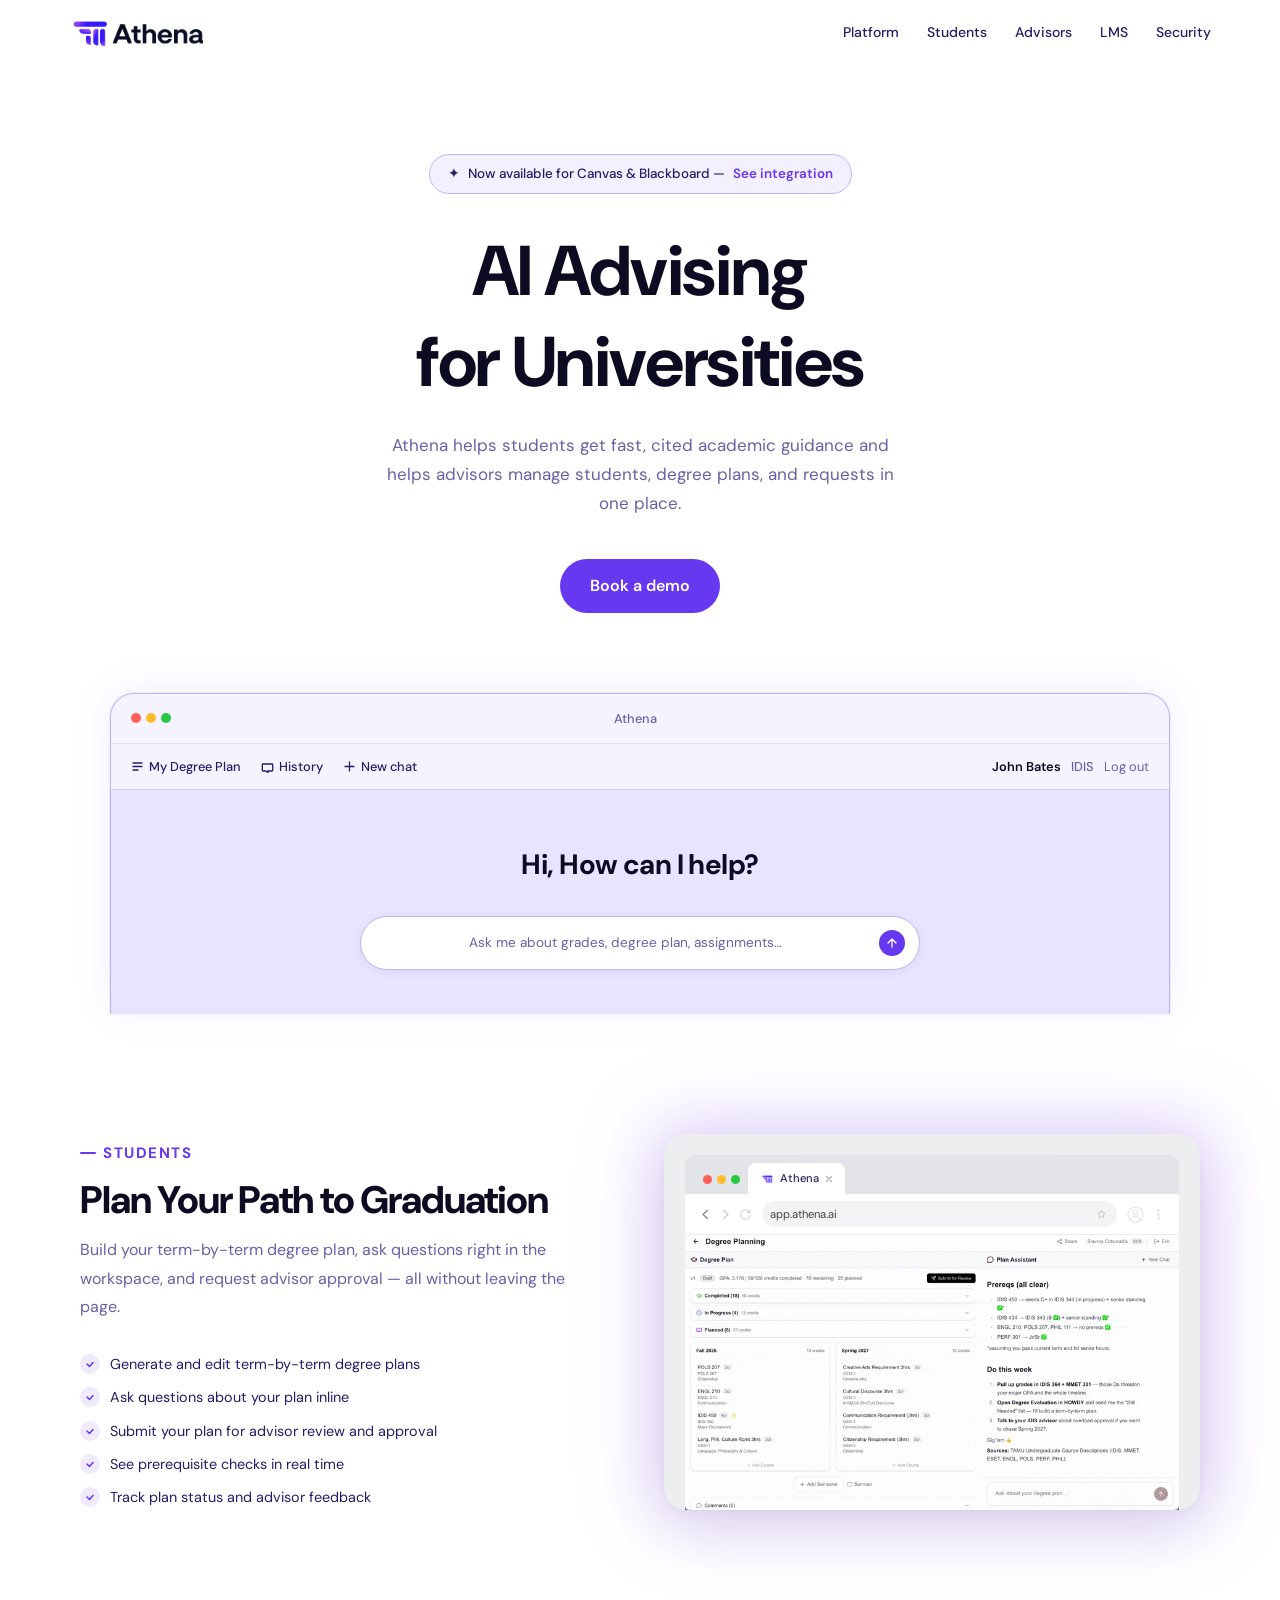
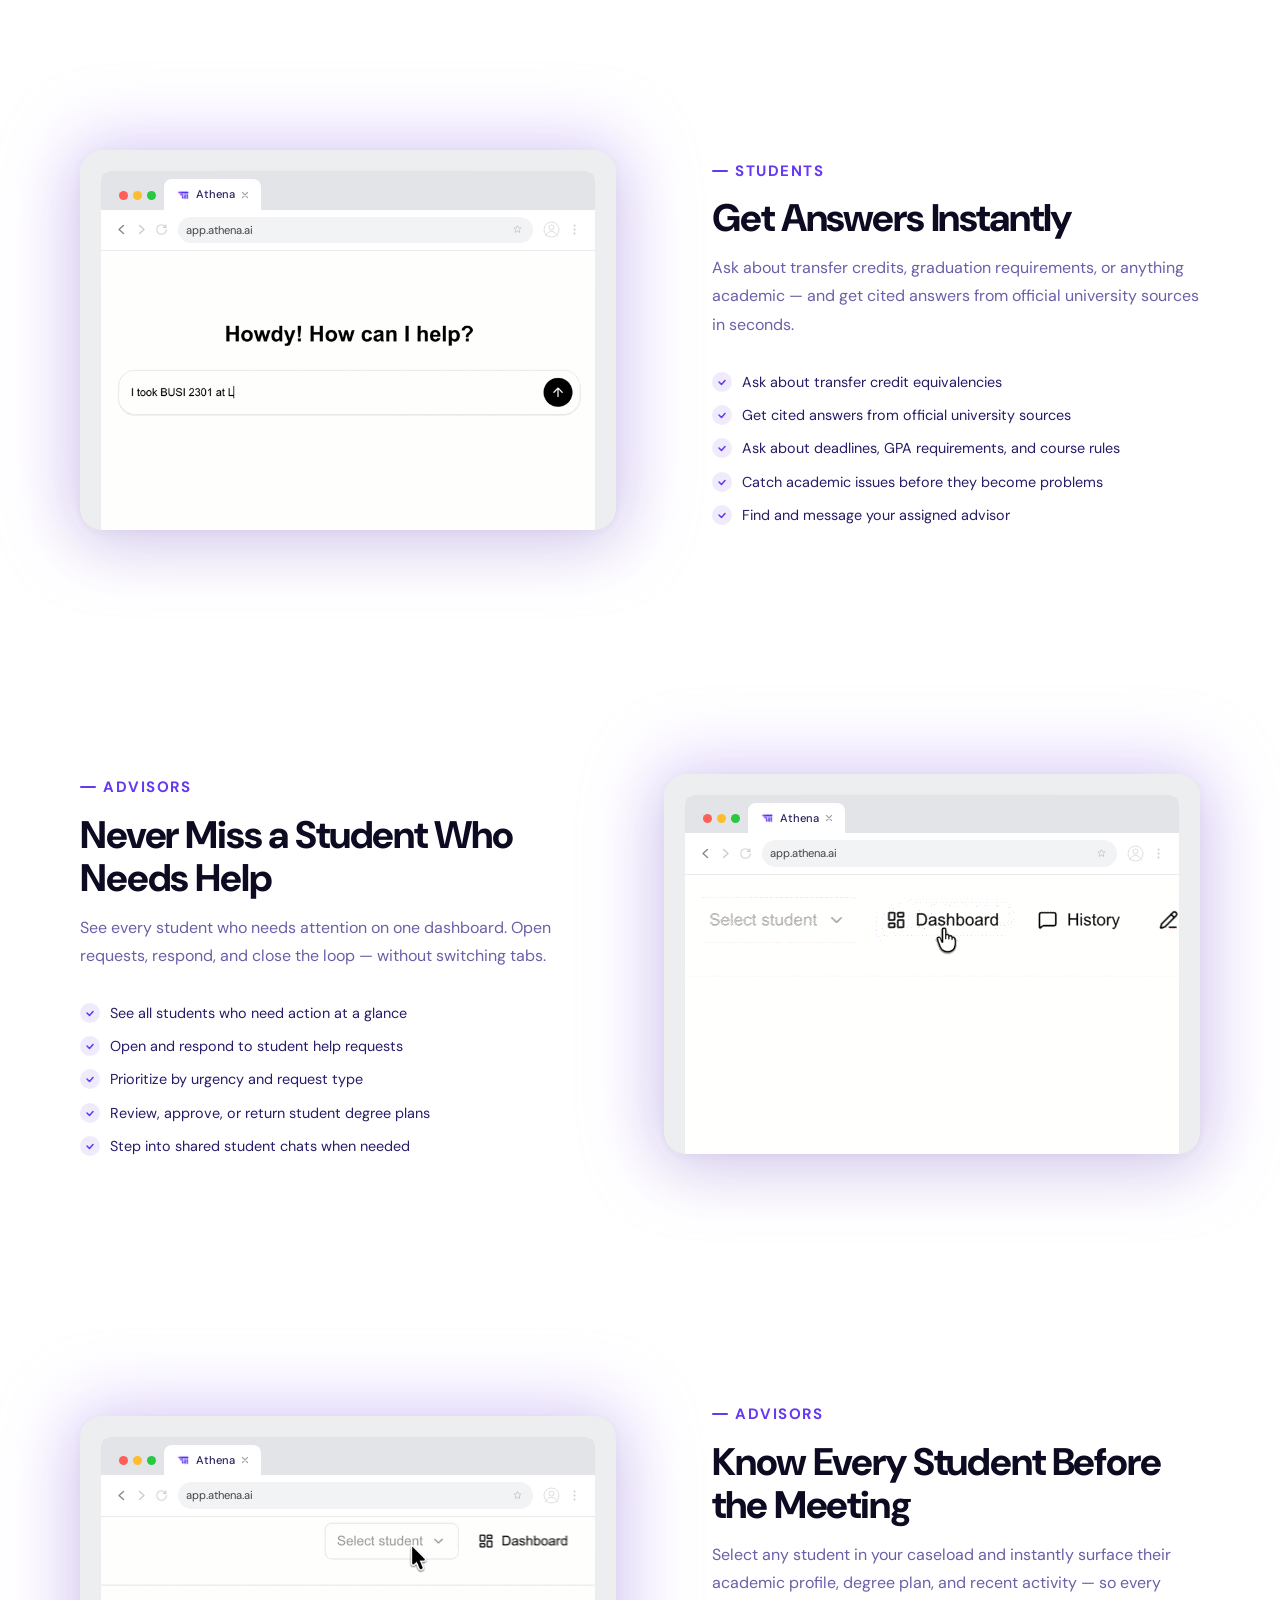
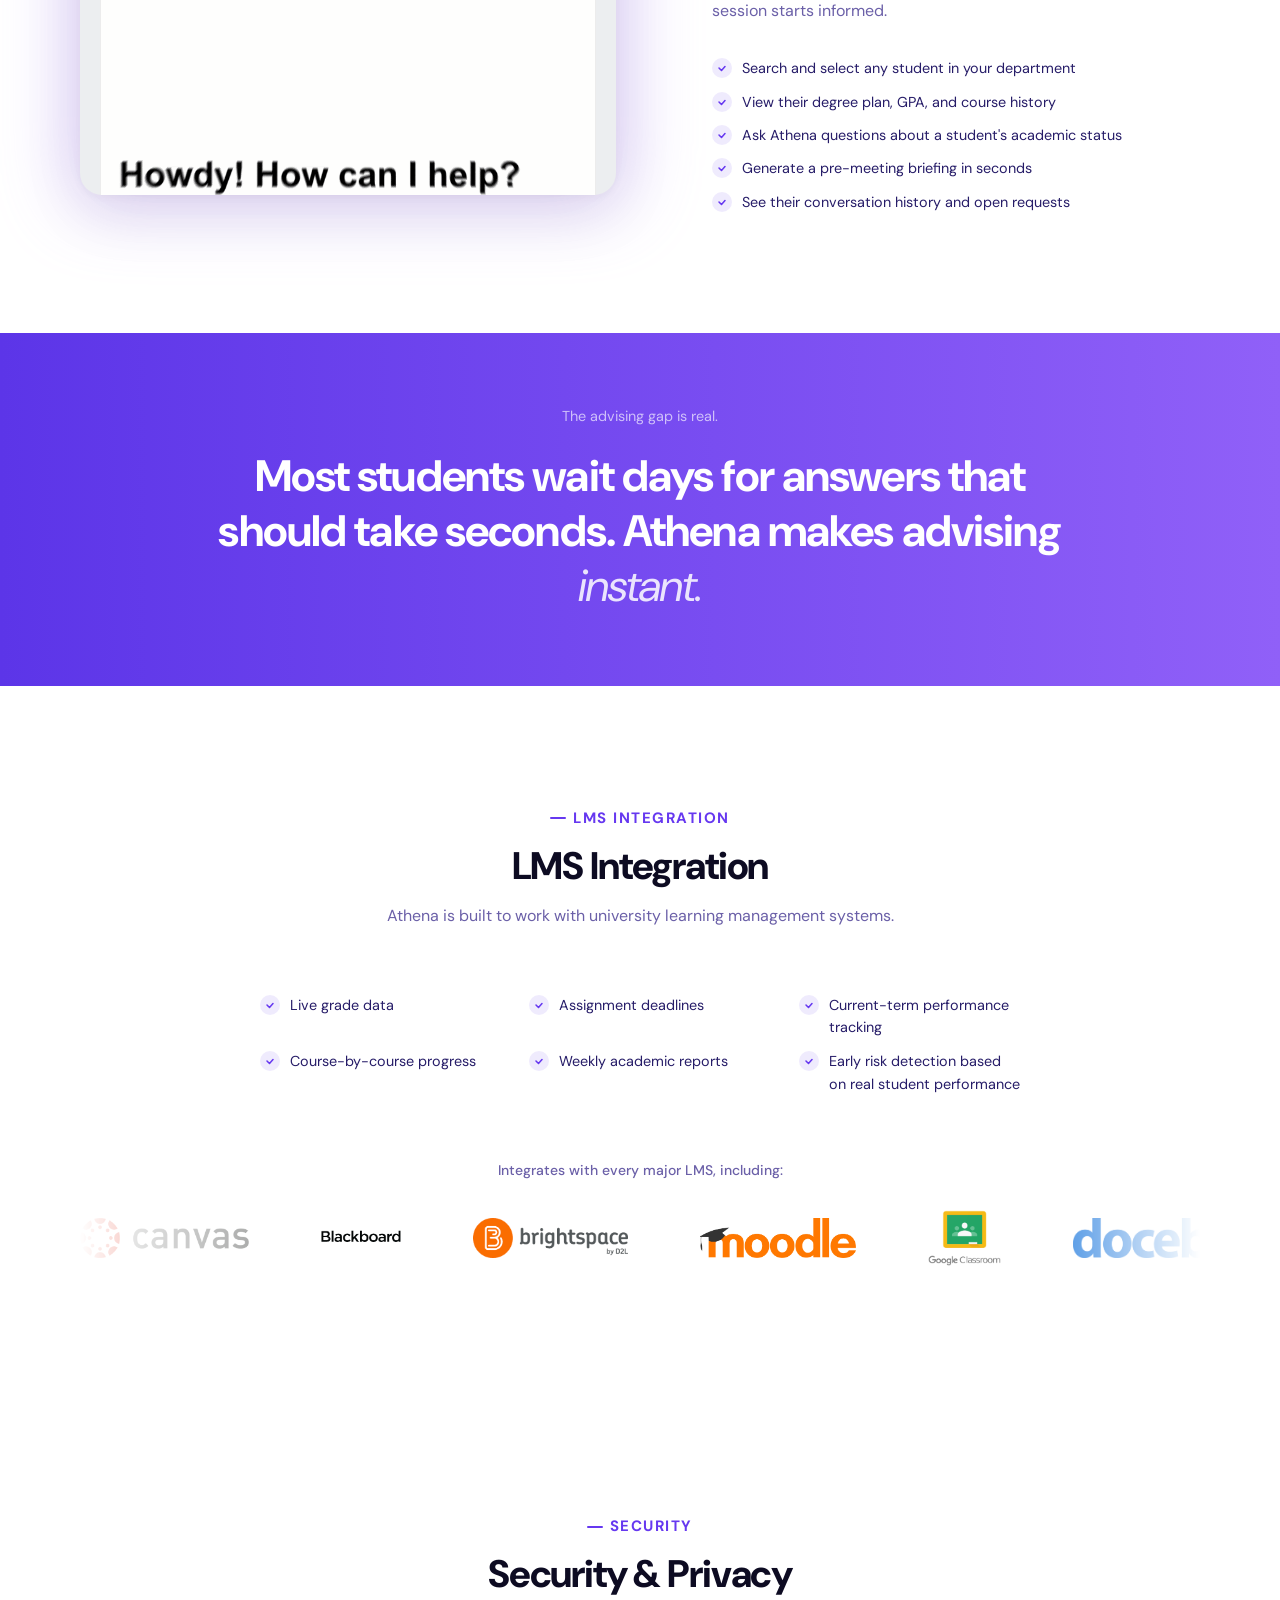
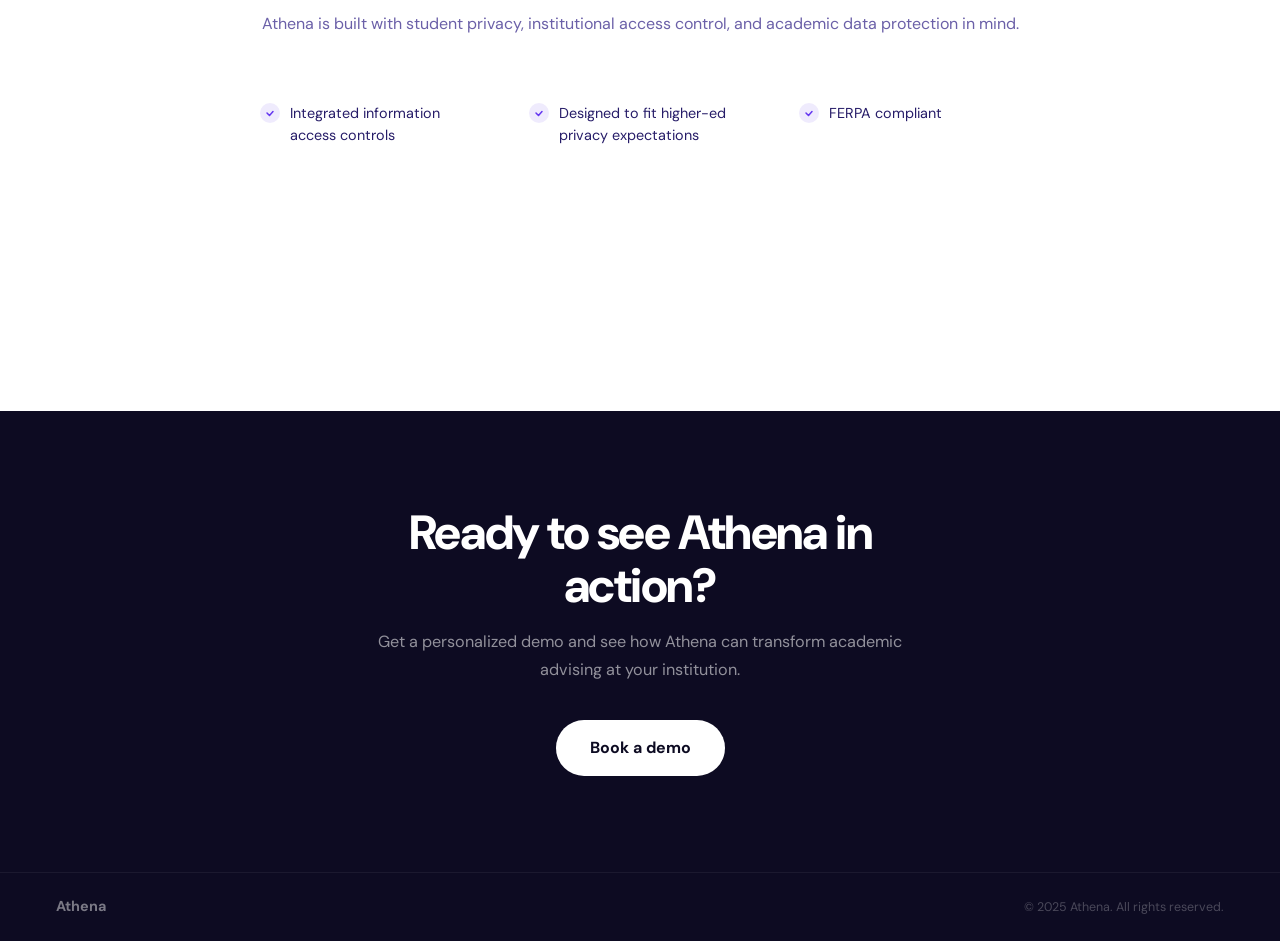
==== index.html @ 6ffb2c81 "Initial commit" ====
<!DOCTYPE html>
<html lang="en">
<head>
  <meta charset="UTF-8">
  <meta name="viewport" content="width=device-width, initial-scale=1.0">
  <meta name="description" content="Athena — AI academic advising platform that helps students get fast, cited guidance and helps advisors manage degree plans and requests in one place.">

  <title>Athena — AI Academic Advising for Universities</title>

  <!-- Fonts -->
  <link rel="preconnect" href="https://fonts.googleapis.com">
  <link rel="preconnect" href="https://fonts.gstatic.com" crossorigin>
  <link href="https://fonts.googleapis.com/css2?family=DM+Sans:wght@400;500;600;700&display=swap" rel="stylesheet">

  <!-- Styles -->
  <link rel="stylesheet" href="css/styles.css">
</head>
<body>

<!-- ══ NAVIGATION ══════════════════════════════════════════ -->
<nav>
  <a href="#hero" class="logo" aria-label="Athena home">
    <img src="assets/images/logo.png" alt="Athena" height="54" style="display:block;">
  </a>

  <div class="nav-links" role="navigation" aria-label="Main navigation">
    <a href="#platform">Platform</a>
    <a href="#students">Students</a>
    <a href="#advisors">Advisors</a>
    <a href="#lms">LMS</a>
    <a href="#security">Security</a>
  </div>

  <button class="nav-toggle" aria-label="Toggle navigation menu" aria-expanded="false">
    <svg width="20" height="20" viewBox="0 0 20 20" fill="none" aria-hidden="true">
      <path d="M3 5h14M3 10h14M3 15h14" stroke="currentColor" stroke-width="1.5" stroke-linecap="round"/>
    </svg>
  </button>
</nav>


<!-- ══ HERO ════════════════════════════════════════════════ -->
<div class="hero" id="hero">

  <div class="announce-pill anim d1">
    <span class="pill-icon" aria-hidden="true">✦</span>
    Now available for Canvas &amp; Blackboard —
    <a href="#lms">See integration</a>
  </div>

  <h1 class="anim d2">AI Advising<br>for Universities</h1>

  <p class="hero-sub anim d3">
    Athena helps students get fast, cited academic guidance and helps advisors
    manage students, degree plans, and requests in one place.
  </p>

  <div class="hero-btns anim d4">
    <a href="#demo" class="btn-hero-primary">Book a demo</a>
  </div>

  <!-- Product preview card -->
  <div class="hero-card-wrap anim d5" id="platform">
    <div class="hero-card-topbar">
      <div style="display:flex;gap:5px;" aria-hidden="true">
        <div class="hc-dot"></div>
        <div class="hc-dot"></div>
        <div class="hc-dot"></div>
      </div>
      <span class="hero-card-topbar-title">Athena</span>
      <div style="width:50px;"></div>
    </div>

    <div class="hc-app-nav" aria-hidden="true">
        <div class="hc-app-nav-links">
          <span>
            <svg width="13" height="13" viewBox="0 0 13 13" fill="none"><path d="M2 3h9M2 6.5h9M2 10h5" stroke="currentColor" stroke-width="1.3" stroke-linecap="round"/></svg>
            My Degree Plan
          </span>
          <span>
            <svg width="13" height="13" viewBox="0 0 13 13" fill="none"><path d="M11 4H2a.7.7 0 00-.7.7v5.6a.7.7 0 00.7.7h2.5l2.5 1.5-.5-1.5H11a.7.7 0 00.7-.7V4.7A.7.7 0 0011 4z" stroke="currentColor" stroke-width="1.3" stroke-linejoin="round"/></svg>
            History
          </span>
          <span class="hc-app-new-chat">
            <svg width="13" height="13" viewBox="0 0 13 13" fill="none"><path d="M6.5 2v9M2 6.5h9" stroke="currentColor" stroke-width="1.3" stroke-linecap="round"/></svg>
            New chat
          </span>
        </div>
        <div class="hc-app-user">
          <span class="hc-app-username">John Bates</span>
          <span class="hc-app-dept">IDIS</span>
          <span class="hc-app-logout">Log out</span>
        </div>
      </div>

      <div class="hc-centered-body" aria-hidden="true">
        <div class="hc-centered-greeting">Hi, How can I help?</div>
        <div class="hc-centered-input">
          <span class="hc-centered-placeholder">Ask me about grades, degree plan, assignments…</span>
          <div class="hc-send">
            <svg width="10" height="10" viewBox="0 0 10 10" fill="none"><path d="M5 1v8M1 5l4-4 4 4" stroke="white" stroke-width="1.3" stroke-linecap="round" stroke-linejoin="round"/></svg>
          </div>
        </div>
      </div>
  </div>

</div><!-- /hero -->


<!-- ══ STUDENTS 1: DEGREE PLANNING ═════════════════════════ -->
<section class="feat-section" id="students">
  <div class="feat-inner">

    <div class="feat-text anim">
      <div class="feat-label"><span class="feat-label-bar" aria-hidden="true"></span>Students</div>
      <h2 class="feat-h2">Plan Your Path to Graduation</h2>
      <p class="feat-desc">
        Build your term-by-term degree plan, ask questions right in the workspace,
        and request advisor approval — all without leaving the page.
      </p>
      <ul class="feat-list">
        <li>
          <span class="feat-check" aria-hidden="true"><svg width="10" height="10" viewBox="0 0 10 10" fill="none"><path d="M2 5l2.5 2.5 3.5-4" stroke="currentColor" stroke-width="1.5" stroke-linecap="round" stroke-linejoin="round"/></svg></span>
          Generate and edit term-by-term degree plans
        </li>
        <li>
          <span class="feat-check" aria-hidden="true"><svg width="10" height="10" viewBox="0 0 10 10" fill="none"><path d="M2 5l2.5 2.5 3.5-4" stroke="currentColor" stroke-width="1.5" stroke-linecap="round" stroke-linejoin="round"/></svg></span>
          Ask questions about your plan inline
        </li>
        <li>
          <span class="feat-check" aria-hidden="true"><svg width="10" height="10" viewBox="0 0 10 10" fill="none"><path d="M2 5l2.5 2.5 3.5-4" stroke="currentColor" stroke-width="1.5" stroke-linecap="round" stroke-linejoin="round"/></svg></span>
          Submit your plan for advisor review and approval
        </li>
        <li>
          <span class="feat-check" aria-hidden="true"><svg width="10" height="10" viewBox="0 0 10 10" fill="none"><path d="M2 5l2.5 2.5 3.5-4" stroke="currentColor" stroke-width="1.5" stroke-linecap="round" stroke-linejoin="round"/></svg></span>
          See prerequisite checks in real time
        </li>
        <li>
          <span class="feat-check" aria-hidden="true"><svg width="10" height="10" viewBox="0 0 10 10" fill="none"><path d="M2 5l2.5 2.5 3.5-4" stroke="currentColor" stroke-width="1.5" stroke-linecap="round" stroke-linejoin="round"/></svg></span>
          Track plan status and advisor feedback
        </li>
      </ul>
    </div>

    <div class="browser-outer anim">
      <div class="browser-window">
        <div class="browser-tabbar">
          <div class="browser-dots">
            <span style="background:#FF5F57"></span>
            <span style="background:#FEBC2E"></span>
            <span style="background:#28C840"></span>
          </div>
          <div class="browser-tab-active">
            <img src="assets/images/athena_logo.png" alt="" height="12" style="display:block;">
            <span>Athena</span>
            <svg width="8" height="8" viewBox="0 0 8 8" fill="none"><path d="M1.5 1.5l5 5M6.5 1.5l-5 5" stroke="#AAA" stroke-width="1.2" stroke-linecap="round"/></svg>
          </div>
        </div>
        <div class="browser-urlrow">
          <div class="browser-nav-btns">
            <svg width="13" height="13" viewBox="0 0 13 13" fill="none"><path d="M8.5 2.5L4 6.5l4.5 4" stroke="#888" stroke-width="1.4" stroke-linecap="round" stroke-linejoin="round"/></svg>
            <svg width="13" height="13" viewBox="0 0 13 13" fill="none"><path d="M4.5 2.5L9 6.5l-4.5 4" stroke="#CCC" stroke-width="1.4" stroke-linecap="round" stroke-linejoin="round"/></svg>
            <img src="assets/images/reload.png" alt="" height="13" style="display:block;">
          </div>
          <div class="browser-urlbar">
            <span class="browser-url-text">app.athena.ai</span>
            <svg width="11" height="11" viewBox="0 0 11 11" fill="none"><path d="M5.5 1.5l1.1 2.3 2.5.35-1.8 1.75.43 2.55L5.5 7.3 3.27 8.45 3.7 5.9 1.9 4.15l2.5-.35z" stroke="#CCC" stroke-width="1" stroke-linejoin="round"/></svg>
          </div>
          <div class="browser-right-icons">
            <svg width="17" height="17" viewBox="0 0 17 17" fill="none"><circle cx="8.5" cy="8.5" r="7.5" stroke="#DDD"/><circle cx="8.5" cy="6.5" r="2.5" stroke="#DDD"/><path d="M2.5 15c1-3 3.2-4.5 6-4.5s5 1.5 6 4.5" stroke="#DDD" stroke-linecap="round"/></svg>
            <svg width="13" height="13" viewBox="0 0 13 13" fill="none"><circle cx="6.5" cy="2.5" r="1" fill="#CCC"/><circle cx="6.5" cy="6.5" r="1" fill="#CCC"/><circle cx="6.5" cy="10.5" r="1" fill="#CCC"/></svg>
          </div>
        </div>
        <img src="assets/gifs/submit_for_review.gif" alt="Degree planning workspace" style="width:100%;display:block;">
      </div>
    </div>

  </div>
</section>


<!-- ══ STUDENTS 2: TRANSFER CREDIT CHAT ════════════════════ -->
<section class="feat-section">
  <div class="feat-inner reverse">

    <div class="feat-text anim">
      <div class="feat-label"><span class="feat-label-bar" aria-hidden="true"></span>Students</div>
      <h2 class="feat-h2">Get Answers Instantly</h2>
      <p class="feat-desc">
        Ask about transfer credits, graduation requirements, or anything academic —
        and get cited answers from official university sources in seconds.
      </p>
      <ul class="feat-list">
        <li>
          <span class="feat-check" aria-hidden="true"><svg width="10" height="10" viewBox="0 0 10 10" fill="none"><path d="M2 5l2.5 2.5 3.5-4" stroke="currentColor" stroke-width="1.5" stroke-linecap="round" stroke-linejoin="round"/></svg></span>
          Ask about transfer credit equivalencies
        </li>
        <li>
          <span class="feat-check" aria-hidden="true"><svg width="10" height="10" viewBox="0 0 10 10" fill="none"><path d="M2 5l2.5 2.5 3.5-4" stroke="currentColor" stroke-width="1.5" stroke-linecap="round" stroke-linejoin="round"/></svg></span>
          Get cited answers from official university sources
        </li>
        <li>
          <span class="feat-check" aria-hidden="true"><svg width="10" height="10" viewBox="0 0 10 10" fill="none"><path d="M2 5l2.5 2.5 3.5-4" stroke="currentColor" stroke-width="1.5" stroke-linecap="round" stroke-linejoin="round"/></svg></span>
          Ask about deadlines, GPA requirements, and course rules
        </li>
        <li>
          <span class="feat-check" aria-hidden="true"><svg width="10" height="10" viewBox="0 0 10 10" fill="none"><path d="M2 5l2.5 2.5 3.5-4" stroke="currentColor" stroke-width="1.5" stroke-linecap="round" stroke-linejoin="round"/></svg></span>
          Catch academic issues before they become problems
        </li>
        <li>
          <span class="feat-check" aria-hidden="true"><svg width="10" height="10" viewBox="0 0 10 10" fill="none"><path d="M2 5l2.5 2.5 3.5-4" stroke="currentColor" stroke-width="1.5" stroke-linecap="round" stroke-linejoin="round"/></svg></span>
          Find and message your assigned advisor
        </li>
      </ul>
    </div>

    <div class="browser-outer anim" id="gif-student-chat">
      <div class="browser-window">
        <div class="browser-tabbar">
          <div class="browser-dots">
            <span style="background:#FF5F57"></span>
            <span style="background:#FEBC2E"></span>
            <span style="background:#28C840"></span>
          </div>
          <div class="browser-tab-active">
            <img src="assets/images/athena_logo.png" alt="" height="12" style="display:block;">
            <span>Athena</span>
            <svg width="8" height="8" viewBox="0 0 8 8" fill="none"><path d="M1.5 1.5l5 5M6.5 1.5l-5 5" stroke="#AAA" stroke-width="1.2" stroke-linecap="round"/></svg>
          </div>
        </div>
        <div class="browser-urlrow">
          <div class="browser-nav-btns">
            <svg width="13" height="13" viewBox="0 0 13 13" fill="none"><path d="M8.5 2.5L4 6.5l4.5 4" stroke="#888" stroke-width="1.4" stroke-linecap="round" stroke-linejoin="round"/></svg>
            <svg width="13" height="13" viewBox="0 0 13 13" fill="none"><path d="M4.5 2.5L9 6.5l-4.5 4" stroke="#CCC" stroke-width="1.4" stroke-linecap="round" stroke-linejoin="round"/></svg>
            <img src="assets/images/reload.png" alt="" height="13" style="display:block;">
          </div>
          <div class="browser-urlbar">
            <span class="browser-url-text">app.athena.ai</span>
            <svg width="11" height="11" viewBox="0 0 11 11" fill="none"><path d="M5.5 1.5l1.1 2.3 2.5.35-1.8 1.75.43 2.55L5.5 7.3 3.27 8.45 3.7 5.9 1.9 4.15l2.5-.35z" stroke="#CCC" stroke-width="1" stroke-linejoin="round"/></svg>
          </div>
          <div class="browser-right-icons">
            <svg width="17" height="17" viewBox="0 0 17 17" fill="none"><circle cx="8.5" cy="8.5" r="7.5" stroke="#DDD"/><circle cx="8.5" cy="6.5" r="2.5" stroke="#DDD"/><path d="M2.5 15c1-3 3.2-4.5 6-4.5s5 1.5 6 4.5" stroke="#DDD" stroke-linecap="round"/></svg>
            <svg width="13" height="13" viewBox="0 0 13 13" fill="none"><circle cx="6.5" cy="2.5" r="1" fill="#CCC"/><circle cx="6.5" cy="6.5" r="1" fill="#CCC"/><circle cx="6.5" cy="10.5" r="1" fill="#CCC"/></svg>
          </div>
        </div>
        <img src="assets/gifs/student_question.gif" alt="Student asking a question about transfer credits" style="width:100%;display:block;">
      </div>
    </div>

  </div>
</section>


<!-- ══ ADVISORS 1: DASHBOARD & REQUESTS ════════════════════ -->
<section class="feat-section" id="advisors">
  <div class="feat-inner">

    <div class="feat-text anim">
      <div class="feat-label"><span class="feat-label-bar" aria-hidden="true"></span>Advisors</div>
      <h2 class="feat-h2">Never Miss a Student Who Needs Help</h2>
      <p class="feat-desc">
        See every student who needs attention on one dashboard. Open requests,
        respond, and close the loop — without switching tabs.
      </p>
      <ul class="feat-list">
        <li>
          <span class="feat-check" aria-hidden="true"><svg width="10" height="10" viewBox="0 0 10 10" fill="none"><path d="M2 5l2.5 2.5 3.5-4" stroke="currentColor" stroke-width="1.5" stroke-linecap="round" stroke-linejoin="round"/></svg></span>
          See all students who need action at a glance
        </li>
        <li>
          <span class="feat-check" aria-hidden="true"><svg width="10" height="10" viewBox="0 0 10 10" fill="none"><path d="M2 5l2.5 2.5 3.5-4" stroke="currentColor" stroke-width="1.5" stroke-linecap="round" stroke-linejoin="round"/></svg></span>
          Open and respond to student help requests
        </li>
        <li>
          <span class="feat-check" aria-hidden="true"><svg width="10" height="10" viewBox="0 0 10 10" fill="none"><path d="M2 5l2.5 2.5 3.5-4" stroke="currentColor" stroke-width="1.5" stroke-linecap="round" stroke-linejoin="round"/></svg></span>
          Prioritize by urgency and request type
        </li>
        <li>
          <span class="feat-check" aria-hidden="true"><svg width="10" height="10" viewBox="0 0 10 10" fill="none"><path d="M2 5l2.5 2.5 3.5-4" stroke="currentColor" stroke-width="1.5" stroke-linecap="round" stroke-linejoin="round"/></svg></span>
          Review, approve, or return student degree plans
        </li>
        <li>
          <span class="feat-check" aria-hidden="true"><svg width="10" height="10" viewBox="0 0 10 10" fill="none"><path d="M2 5l2.5 2.5 3.5-4" stroke="currentColor" stroke-width="1.5" stroke-linecap="round" stroke-linejoin="round"/></svg></span>
          Step into shared student chats when needed
        </li>
      </ul>
    </div>

    <div class="browser-outer anim" id="gif-advisor-dashboard">
      <div class="browser-window">
        <div class="browser-tabbar">
          <div class="browser-dots">
            <span style="background:#FF5F57"></span>
            <span style="background:#FEBC2E"></span>
            <span style="background:#28C840"></span>
          </div>
          <div class="browser-tab-active">
            <img src="assets/images/athena_logo.png" alt="" height="12" style="display:block;">
            <span>Athena</span>
            <svg width="8" height="8" viewBox="0 0 8 8" fill="none"><path d="M1.5 1.5l5 5M6.5 1.5l-5 5" stroke="#AAA" stroke-width="1.2" stroke-linecap="round"/></svg>
          </div>
        </div>
        <div class="browser-urlrow">
          <div class="browser-nav-btns">
            <svg width="13" height="13" viewBox="0 0 13 13" fill="none"><path d="M8.5 2.5L4 6.5l4.5 4" stroke="#888" stroke-width="1.4" stroke-linecap="round" stroke-linejoin="round"/></svg>
            <svg width="13" height="13" viewBox="0 0 13 13" fill="none"><path d="M4.5 2.5L9 6.5l-4.5 4" stroke="#CCC" stroke-width="1.4" stroke-linecap="round" stroke-linejoin="round"/></svg>
            <img src="assets/images/reload.png" alt="" height="13" style="display:block;">
          </div>
          <div class="browser-urlbar">
            <span class="browser-url-text">app.athena.ai</span>
            <svg width="11" height="11" viewBox="0 0 11 11" fill="none"><path d="M5.5 1.5l1.1 2.3 2.5.35-1.8 1.75.43 2.55L5.5 7.3 3.27 8.45 3.7 5.9 1.9 4.15l2.5-.35z" stroke="#CCC" stroke-width="1" stroke-linejoin="round"/></svg>
          </div>
          <div class="browser-right-icons">
            <svg width="17" height="17" viewBox="0 0 17 17" fill="none"><circle cx="8.5" cy="8.5" r="7.5" stroke="#DDD"/><circle cx="8.5" cy="6.5" r="2.5" stroke="#DDD"/><path d="M2.5 15c1-3 3.2-4.5 6-4.5s5 1.5 6 4.5" stroke="#DDD" stroke-linecap="round"/></svg>
            <svg width="13" height="13" viewBox="0 0 13 13" fill="none"><circle cx="6.5" cy="2.5" r="1" fill="#CCC"/><circle cx="6.5" cy="6.5" r="1" fill="#CCC"/><circle cx="6.5" cy="10.5" r="1" fill="#CCC"/></svg>
          </div>
        </div>
        <img src="assets/gifs/advisor_dash2.gif" alt="Advisor dashboard" style="width:100%;display:block;filter:brightness(1.037);">
      </div>
    </div>

  </div>
</section>


<!-- ══ ADVISORS 2: STUDENT PROFILE ═════════════════════════ -->
<section class="feat-section">
  <div class="feat-inner reverse">

    <div class="feat-text anim">
      <div class="feat-label"><span class="feat-label-bar" aria-hidden="true"></span>Advisors</div>
      <h2 class="feat-h2">Know Every Student Before the Meeting</h2>
      <p class="feat-desc">
        Select any student in your caseload and instantly surface their academic
        profile, degree plan, and recent activity — so every session starts informed.
      </p>
      <ul class="feat-list">
        <li>
          <span class="feat-check" aria-hidden="true"><svg width="10" height="10" viewBox="0 0 10 10" fill="none"><path d="M2 5l2.5 2.5 3.5-4" stroke="currentColor" stroke-width="1.5" stroke-linecap="round" stroke-linejoin="round"/></svg></span>
          Search and select any student in your department
        </li>
        <li>
          <span class="feat-check" aria-hidden="true"><svg width="10" height="10" viewBox="0 0 10 10" fill="none"><path d="M2 5l2.5 2.5 3.5-4" stroke="currentColor" stroke-width="1.5" stroke-linecap="round" stroke-linejoin="round"/></svg></span>
          View their degree plan, GPA, and course history
        </li>
        <li>
          <span class="feat-check" aria-hidden="true"><svg width="10" height="10" viewBox="0 0 10 10" fill="none"><path d="M2 5l2.5 2.5 3.5-4" stroke="currentColor" stroke-width="1.5" stroke-linecap="round" stroke-linejoin="round"/></svg></span>
          Ask Athena questions about a student's academic status
        </li>
        <li>
          <span class="feat-check" aria-hidden="true"><svg width="10" height="10" viewBox="0 0 10 10" fill="none"><path d="M2 5l2.5 2.5 3.5-4" stroke="currentColor" stroke-width="1.5" stroke-linecap="round" stroke-linejoin="round"/></svg></span>
          Generate a pre-meeting briefing in seconds
        </li>
        <li>
          <span class="feat-check" aria-hidden="true"><svg width="10" height="10" viewBox="0 0 10 10" fill="none"><path d="M2 5l2.5 2.5 3.5-4" stroke="currentColor" stroke-width="1.5" stroke-linecap="round" stroke-linejoin="round"/></svg></span>
          See their conversation history and open requests
        </li>
      </ul>
    </div>

    <div class="browser-outer anim" id="gif-advisor-student">
      <div class="browser-window">
        <div class="browser-tabbar">
          <div class="browser-dots">
            <span style="background:#FF5F57"></span>
            <span style="background:#FEBC2E"></span>
            <span style="background:#28C840"></span>
          </div>
          <div class="browser-tab-active">
            <img src="assets/images/athena_logo.png" alt="" height="12" style="display:block;">
            <span>Athena</span>
            <svg width="8" height="8" viewBox="0 0 8 8" fill="none"><path d="M1.5 1.5l5 5M6.5 1.5l-5 5" stroke="#AAA" stroke-width="1.2" stroke-linecap="round"/></svg>
          </div>
        </div>
        <div class="browser-urlrow">
          <div class="browser-nav-btns">
            <svg width="13" height="13" viewBox="0 0 13 13" fill="none"><path d="M8.5 2.5L4 6.5l4.5 4" stroke="#888" stroke-width="1.4" stroke-linecap="round" stroke-linejoin="round"/></svg>
            <svg width="13" height="13" viewBox="0 0 13 13" fill="none"><path d="M4.5 2.5L9 6.5l-4.5 4" stroke="#CCC" stroke-width="1.4" stroke-linecap="round" stroke-linejoin="round"/></svg>
            <img src="assets/images/reload.png" alt="" height="13" style="display:block;">
          </div>
          <div class="browser-urlbar">
            <span class="browser-url-text">app.athena.ai</span>
            <svg width="11" height="11" viewBox="0 0 11 11" fill="none"><path d="M5.5 1.5l1.1 2.3 2.5.35-1.8 1.75.43 2.55L5.5 7.3 3.27 8.45 3.7 5.9 1.9 4.15l2.5-.35z" stroke="#CCC" stroke-width="1" stroke-linejoin="round"/></svg>
          </div>
          <div class="browser-right-icons">
            <svg width="17" height="17" viewBox="0 0 17 17" fill="none"><circle cx="8.5" cy="8.5" r="7.5" stroke="#DDD"/><circle cx="8.5" cy="6.5" r="2.5" stroke="#DDD"/><path d="M2.5 15c1-3 3.2-4.5 6-4.5s5 1.5 6 4.5" stroke="#DDD" stroke-linecap="round"/></svg>
            <svg width="13" height="13" viewBox="0 0 13 13" fill="none"><circle cx="6.5" cy="2.5" r="1" fill="#CCC"/><circle cx="6.5" cy="6.5" r="1" fill="#CCC"/><circle cx="6.5" cy="10.5" r="1" fill="#CCC"/></svg>
          </div>
        </div>
        <img src="assets/gifs/advisor_question.gif" alt="Advisor asking a question about a student" style="width:100%;display:block;">
      </div>
    </div>

  </div>
</section>


<!-- ══ STATEMENT BAR ═════════════════════════════════════ -->
<div class="statement-bar">
  <div class="statement-bar-inner anim">
    <p class="statement-bar-eyebrow">The advising gap is real.</p>
    <p class="statement-bar-quote">Most students wait days for answers that should take seconds. Athena makes advising <em>instant.</em></p>
  </div>
</div>


<!-- ══ LMS ═════════════════════════════════════════════════ -->
<section class="feat-section" id="lms">
  <div class="feat-stacked">

    <div class="feat-stacked-header anim">
      <div class="feat-label" style="justify-content:center;"><span class="feat-label-bar" aria-hidden="true"></span>LMS Integration</div>
      <h2 class="feat-h2" style="text-align:center;">LMS Integration</h2>
      <p class="feat-desc" style="text-align:center;margin-left:auto;margin-right:auto;">
        Athena is built to work with university learning management systems.
      </p>
      <ul class="feat-list feat-list-grid">
        <li>
          <span class="feat-check" aria-hidden="true"><svg width="10" height="10" viewBox="0 0 10 10" fill="none"><path d="M2 5l2.5 2.5 3.5-4" stroke="currentColor" stroke-width="1.5" stroke-linecap="round" stroke-linejoin="round"/></svg></span>
          Live grade data
        </li>
        <li>
          <span class="feat-check" aria-hidden="true"><svg width="10" height="10" viewBox="0 0 10 10" fill="none"><path d="M2 5l2.5 2.5 3.5-4" stroke="currentColor" stroke-width="1.5" stroke-linecap="round" stroke-linejoin="round"/></svg></span>
          Assignment deadlines
        </li>
        <li>
          <span class="feat-check" aria-hidden="true"><svg width="10" height="10" viewBox="0 0 10 10" fill="none"><path d="M2 5l2.5 2.5 3.5-4" stroke="currentColor" stroke-width="1.5" stroke-linecap="round" stroke-linejoin="round"/></svg></span>
          Current-term performance tracking
        </li>
        <li>
          <span class="feat-check" aria-hidden="true"><svg width="10" height="10" viewBox="0 0 10 10" fill="none"><path d="M2 5l2.5 2.5 3.5-4" stroke="currentColor" stroke-width="1.5" stroke-linecap="round" stroke-linejoin="round"/></svg></span>
          Course-by-course progress
        </li>
        <li>
          <span class="feat-check" aria-hidden="true"><svg width="10" height="10" viewBox="0 0 10 10" fill="none"><path d="M2 5l2.5 2.5 3.5-4" stroke="currentColor" stroke-width="1.5" stroke-linecap="round" stroke-linejoin="round"/></svg></span>
          Weekly academic reports
        </li>
        <li>
          <span class="feat-check" aria-hidden="true"><svg width="10" height="10" viewBox="0 0 10 10" fill="none"><path d="M2 5l2.5 2.5 3.5-4" stroke="currentColor" stroke-width="1.5" stroke-linecap="round" stroke-linejoin="round"/></svg></span>
          Early risk detection based on real student performance
        </li>
      </ul>
    </div>

    <div class="lms-marquee anim">
      <p class="lms-marquee-label">Integrates with every major LMS, including:</p>
      <div class="lms-marquee-track">
        <div class="lms-marquee-inner">
          <img src="assets/LMS%20slideshow/canvas.png"        alt="Canvas"           class="lms-logo">
          <img src="assets/LMS%20slideshow/blackboard.png"    alt="Blackboard"       class="lms-logo">
          <img src="assets/LMS%20slideshow/brightspace.png"   alt="Brightspace"      class="lms-logo">
          <img src="assets/LMS%20slideshow/moodle.png"        alt="Moodle"           class="lms-logo">
          <img src="assets/LMS%20slideshow/googleclassroom.png" alt="Google Classroom" class="lms-logo" style="height:56px;">
          <img src="assets/LMS%20slideshow/docebo.webp"       alt="Docebo"           class="lms-logo">
          <img src="assets/LMS%20slideshow/skilljar.webp"     alt="Skilljar"         class="lms-logo">
          <!-- duplicate set for seamless loop -->
          <img src="assets/LMS%20slideshow/canvas.png"        alt="" aria-hidden="true" class="lms-logo">
          <img src="assets/LMS%20slideshow/blackboard.png"    alt="" aria-hidden="true" class="lms-logo">
          <img src="assets/LMS%20slideshow/brightspace.png"   alt="" aria-hidden="true" class="lms-logo">
          <img src="assets/LMS%20slideshow/moodle.png"        alt="" aria-hidden="true" class="lms-logo">
          <img src="assets/LMS%20slideshow/googleclassroom.png" alt="" aria-hidden="true" class="lms-logo">
          <img src="assets/LMS%20slideshow/docebo.webp"       alt="" aria-hidden="true" class="lms-logo">
          <img src="assets/LMS%20slideshow/skilljar.webp"     alt="" aria-hidden="true" class="lms-logo">
        </div>
      </div>
    </div>


  </div>
</section>


<!-- ══ SECURITY ════════════════════════════════════════════ -->
<section class="feat-section" id="security" style="padding-bottom: 264px;">
  <div class="feat-stacked">

    <div class="feat-stacked-header anim">
      <div class="feat-label" style="justify-content:center;"><span class="feat-label-bar" aria-hidden="true"></span>Security</div>
      <h2 class="feat-h2" style="text-align:center;">Security &amp; Privacy</h2>
      <p class="feat-desc" style="text-align:center;margin-left:auto;margin-right:auto;">
        Athena is built with student privacy, institutional access control,
        and academic data protection in mind.
      </p>
      <ul class="feat-list feat-list-grid">
        <li>
          <span class="feat-check" aria-hidden="true"><svg width="10" height="10" viewBox="0 0 10 10" fill="none"><path d="M2 5l2.5 2.5 3.5-4" stroke="currentColor" stroke-width="1.5" stroke-linecap="round" stroke-linejoin="round"/></svg></span>
          Integrated information access controls
        </li>

        <li>
          <span class="feat-check" aria-hidden="true"><svg width="10" height="10" viewBox="0 0 10 10" fill="none"><path d="M2 5l2.5 2.5 3.5-4" stroke="currentColor" stroke-width="1.5" stroke-linecap="round" stroke-linejoin="round"/></svg></span>
          Designed to fit higher-ed privacy expectations
        </li>
        <li>
          <span class="feat-check" aria-hidden="true"><svg width="10" height="10" viewBox="0 0 10 10" fill="none"><path d="M2 5l2.5 2.5 3.5-4" stroke="currentColor" stroke-width="1.5" stroke-linecap="round" stroke-linejoin="round"/></svg></span>
          FERPA compliant
        </li>
      </ul>
    </div>

  </div>
</section>


<!-- ══ FOOTER CTA ══════════════════════════════════════════ -->
<div class="footer-cta" id="demo">
  <div class="footer-cta-inner anim">
    <h2>Ready to see Athena in action?</h2>
    <p>
      Get a personalized demo and see how Athena can transform
      academic advising at your institution.
    </p>
    <a href="mailto:demo@athenahq.ai" class="btn-cta-white">Book a demo</a>
  </div>
</div>


<!-- ══ FOOTER ══════════════════════════════════════════════ -->
<footer>
  <span class="footer-logo">Athena</span>
  <span class="footer-copy">© 2025 Athena. All rights reserved.</span>
</footer>


<!-- Scripts -->
<script src="js/main.js"></script>
</body>
</html>
---- css/styles.css ----
/* ============================================================
   Athena — Main Stylesheet
   ============================================================ */

/* ── Reset & Base ─────────────────────────────────────────── */
*, *::before, *::after {
  box-sizing: border-box;
  margin: 0;
  padding: 0;
}

:root {
  --bg:        #FFFFFF;
  --bg-soft:   #F3F0FF;
  --bg-card:   #E8E3FF;
  --text:      #0D0B22;
  --text-2:    #261C68;
  --muted:     #6B60A8;
  --accent:    #6638F0;
  --accent-d:  #5228D8;
  --accent-gradient: linear-gradient(90deg, #5C35E8, #9060F8);
  --border:    #D4CDF8;
  --border-2:  #BEB5F8;
}

html {
  scroll-behavior: smooth;
}

body {
  font-family: 'DM Sans', sans-serif;
  background: var(--bg);
  color: var(--text);
  line-height: 1.65;
  -webkit-font-smoothing: antialiased;
  -moz-osx-font-smoothing: grayscale;
}

/* ── Navigation ───────────────────────────────────────────── */
nav {
  position: sticky;
  top: 0;
  z-index: 100;
  height: 66px;
  display: flex;
  align-items: center;
  justify-content: space-between;
  padding: 0 clamp(20px, 5vw, 56px);
  background: rgba(255, 255, 255, 0.96);
  backdrop-filter: blur(18px);
  -webkit-backdrop-filter: blur(18px);
  border-bottom: none;
  box-shadow: none;
}

.logo {
  display: flex;
  align-items: center;
  gap: 9px;
  text-decoration: none;
  flex-shrink: 0;
  overflow: visible;
}

.logo svg {
  overflow: visible;
}

.logo img {
  mix-blend-mode: multiply;
}

.logo-text {
  font-family: 'DM Sans', sans-serif;
  font-weight: 700;
  font-size: 1.15rem;
  color: var(--text);
  letter-spacing: -0.01em;
}

.nav-links {
  display: flex;
  align-items: center;
  gap: 2px;
}

.nav-links a {
  font-size: 0.875rem;
  font-weight: 500;
  color: var(--text-2);
  text-decoration: none;
  padding: 6px 13px;
  border-radius: 8px;
  transition: color 0.15s, background 0.15s;
}

.nav-links a:hover {
  color: var(--text);
  background: var(--bg-soft);
}

.btn-nav {
  display: inline-flex;
  align-items: center;
  padding: 9px 22px;
  border-radius: 100px;
  background: var(--accent);
  color: #fff;
  font-size: 0.875rem;
  font-weight: 600;
  text-decoration: none;
  transition: background 0.15s, transform 0.15s;
  white-space: nowrap;
  flex-shrink: 0;
}

.btn-nav:hover {
  background: var(--accent-d);
  transform: translateY(-1px);
}

.nav-toggle {
  display: none;
  background: none;
  border: none;
  color: var(--text-2);
  cursor: pointer;
  padding: 4px;
}

/* ── Hero ─────────────────────────────────────────────────── */
.hero {
  padding: 88px clamp(20px, 5vw, 56px) 0;
  text-align: center;
  overflow: visible;
}

.announce-pill {
  display: inline-flex;
  align-items: center;
  gap: 8px;
  padding: 7px 18px;
  border-radius: 100px;
  border: 1px solid var(--border-2);
  background: var(--bg-soft);
  font-size: 0.8375rem;
  font-weight: 500;
  color: var(--text-2);
  margin-bottom: 32px;
}

.announce-pill .pill-icon {
  font-size: 0.9rem;
}

.announce-pill a {
  color: var(--accent);
  text-decoration: none;
  font-weight: 600;
}

.announce-pill a:hover {
  text-decoration: underline;
}

h1 {
  font-family: 'DM Sans', sans-serif;
  font-weight: 700;
  font-size: clamp(2.6rem, 5.5vw, 4.5rem);
  letter-spacing: -0.02em;
  line-height: 1.3;
  color: var(--text);
  max-width: 820px;
  margin: 0 auto 22px;
}

.hero-sub {
  font-size: 1.0625rem;
  color: var(--muted);
  max-width: 540px;
  margin: 0 auto 40px;
  line-height: 1.72;
}

.hero-btns {
  display: flex;
  align-items: center;
  justify-content: center;
  gap: 12px;
  flex-wrap: wrap;
  margin-bottom: 80px;
}

.btn-hero-primary {
  display: inline-flex;
  align-items: center;
  gap: 7px;
  padding: 14px 30px;
  border-radius: 100px;
  background: var(--accent);
  color: #fff;
  font-size: 1rem;
  font-weight: 600;
  text-decoration: none;
  transition: background 0.15s, transform 0.15s, box-shadow 0.15s;
}

.btn-hero-primary:hover {
  background: var(--accent-d);
  transform: translateY(-2px);
  box-shadow: 0 8px 24px rgba(102, 56, 240, 0.3);
}

.btn-hero-dark {
  display: inline-flex;
  align-items: center;
  gap: 7px;
  padding: 14px 30px;
  border-radius: 100px;
  background: var(--text);
  color: #fff;
  font-size: 1rem;
  font-weight: 600;
  text-decoration: none;
  transition: background 0.15s, transform 0.15s;
}

.btn-hero-dark:hover {
  background: #1e1b3d;
  transform: translateY(-2px);
}

/* ── Hero Product Card ────────────────────────────────────── */
.hero-card-wrap {
  max-width: 1060px;
  margin: 0 auto;
  background: var(--bg-card);
  border-radius: 24px 24px 0 0;
  overflow: hidden;
  border: 1px solid var(--border-2);
  border-bottom: none;
  box-shadow: 0 -4px 40px rgba(102, 56, 240, 0.08), 0 0 0 1px rgba(102, 56, 240, 0.06);
}

.hero-card-topbar {
  display: flex;
  align-items: center;
  gap: 8px;
  padding: 14px 20px;
  border-bottom: 1px solid rgba(102, 56, 240, 0.12);
  background: rgba(255, 255, 255, 0.6);
}

.hc-dot {
  width: 10px;
  height: 10px;
  border-radius: 50%;
}
.hc-dot:nth-child(1) { background: #FF5F57; }
.hc-dot:nth-child(2) { background: #FEBC2E; }
.hc-dot:nth-child(3) { background: #28C840; }

.hero-card-topbar-title {
  font-size: 0.8rem;
  color: var(--muted);
  font-weight: 500;
  flex: 1;
  text-align: center;
}

.hero-card-body {
  display: flex;
  flex-direction: column;
}

/* Sidebar */
.hc-sidebar {
  background: rgba(255, 255, 255, 0.65);
  border-radius: 12px;
  padding: 18px;
  display: flex;
  flex-direction: column;
  gap: 6px;
}

.hc-sidebar-title {
  font-family: 'DM Sans', sans-serif;
  font-weight: 700;
  font-size: 0.75rem;
  letter-spacing: 0.06em;
  text-transform: uppercase;
  color: var(--accent);
  margin-bottom: 8px;
}

.hc-nav-item {
  display: flex;
  align-items: center;
  gap: 9px;
  padding: 8px 10px;
  border-radius: 8px;
  font-size: 0.8125rem;
  font-weight: 500;
  color: var(--text-2);
  cursor: default;
}

.hc-nav-item.active {
  background: var(--accent);
  color: white;
}

.hc-nav-item svg {
  flex-shrink: 0;
  opacity: 0.7;
}

.hc-nav-item.active svg {
  opacity: 1;
}

/* Main chat area */
.hc-main {
  background: rgba(255, 255, 255, 0.75);
  border-radius: 12px;
  padding: 20px;
}

.hc-chat-header {
  display: flex;
  align-items: center;
  justify-content: space-between;
  margin-bottom: 16px;
  padding-bottom: 14px;
  border-bottom: 1px solid var(--border);
}

.hc-chat-title {
  font-family: 'DM Sans', sans-serif;
  font-weight: 700;
  font-size: 0.9375rem;
  color: var(--text);
}

.hc-chat-badge {
  padding: 4px 10px;
  border-radius: 100px;
  background: rgba(102, 56, 240, 0.08);
  border: 1px solid rgba(102, 56, 240, 0.15);
  font-size: 0.7rem;
  font-weight: 600;
  color: var(--accent);
  letter-spacing: 0.04em;
}

.hc-messages {
  display: flex;
  flex-direction: column;
  gap: 10px;
}

.hc-msg {
  padding: 9px 13px;
  border-radius: 10px;
  font-size: 0.8rem;
  line-height: 1.5;
  max-width: 86%;
}

.hc-msg-user {
  align-self: flex-end;
  background: var(--accent);
  color: white;
  border-bottom-right-radius: 2px;
}

.hc-msg-ai {
  align-self: flex-start;
  background: var(--bg-soft);
  border: 1px solid var(--border);
  color: var(--text-2);
  border-bottom-left-radius: 2px;
}

.hc-msg-ai strong {
  color: var(--accent);
}

.hc-chip {
  align-self: flex-start;
  display: inline-flex;
  align-items: center;
  gap: 5px;
  padding: 3px 9px;
  border-radius: 100px;
  background: rgba(102, 56, 240, 0.07);
  border: 1px solid rgba(102, 56, 240, 0.15);
  font-size: 0.68rem;
  color: var(--accent);
  font-weight: 600;
}

.hc-input {
  display: flex;
  align-items: center;
  gap: 8px;
  margin-top: 14px;
  padding: 9px 12px;
  border-radius: 100px;
  border: 1px solid var(--border-2);
  background: white;
  font-size: 0.8rem;
  color: var(--muted);
}

.hc-send {
  margin-left: auto;
  width: 26px;
  height: 26px;
  border-radius: 100px;
  background: var(--accent);
  display: flex;
  align-items: center;
  justify-content: center;
  flex-shrink: 0;
}

/* ── Hero Card — App-style layout ────────────────────────── */
.hc-app-nav {
  display: flex;
  align-items: center;
  justify-content: space-between;
  padding: 12px 20px;
  border-bottom: 1px solid var(--border);
  background: rgba(255,255,255,0.6);
}

.hc-app-nav-links {
  display: flex;
  align-items: center;
  gap: 20px;
  font-size: 0.8rem;
  font-weight: 500;
  color: var(--text-2);
}

.hc-app-nav-links span {
  display: flex;
  align-items: center;
  gap: 5px;
  cursor: default;
}

.hc-app-new-chat {
  color: var(--text-2);
}

.hc-app-user {
  display: flex;
  align-items: center;
  gap: 10px;
  font-size: 0.8rem;
}

.hc-app-username {
  font-weight: 600;
  color: var(--text);
}

.hc-app-dept {
  color: var(--muted);
  font-weight: 500;
}

.hc-app-logout {
  color: var(--muted);
  cursor: default;
  display: flex;
  align-items: center;
  gap: 4px;
}

.hc-centered-body {
  display: flex;
  flex-direction: column;
  align-items: center;
  justify-content: center;
  padding: 52px 32px 44px;
  gap: 28px;
}

.hc-centered-greeting {
  font-family: 'DM Sans', sans-serif;
  font-weight: 700;
  font-size: 1.75rem;
  color: var(--text);
  letter-spacing: -0.02em;
}

.hc-centered-input {
  display: flex;
  align-items: center;
  gap: 10px;
  width: 100%;
  max-width: 560px;
  padding: 13px 14px 13px 20px;
  border-radius: 100px;
  border: 1px solid var(--border-2);
  background: white;
  box-shadow: 0 2px 12px rgba(0,0,0,0.06);
}

.hc-centered-placeholder {
  flex: 1;
  font-size: 0.85rem;
  color: var(--muted);
}

/* ── Feature Sections ─────────────────────────────────────── */
.feat-section {
  padding: 120px clamp(20px, 5vw, 80px);
}


.feat-inner {
  max-width: 1120px;
  margin: 0 auto;
  display: grid;
  grid-template-columns: 1fr 1.1fr;
  gap: 96px;
  align-items: center;
}

.feat-inner.reverse {
  direction: rtl;
}

.feat-inner.reverse > * {
  direction: ltr;
}

.feat-label {
  display: inline-flex;
  align-items: center;
  gap: 7px;
  font-size: 0.94rem;
  font-weight: 700;
  letter-spacing: 0.1em;
  text-transform: uppercase;
  color: var(--accent);
  margin-bottom: 14px;
}

.feat-label-bar {
  display: inline-block;
  width: 16px;
  height: 2px;
  border-radius: 1px;
  background: var(--accent);
}

.feat-h2 {
  font-family: 'DM Sans', sans-serif;
  font-weight: 800;
  font-size: clamp(1.8rem, 3vw, 2.5rem);
  letter-spacing: -0.03em;
  line-height: 1.12;
  color: var(--text);
  margin-bottom: 14px;
}

.feat-desc {
  font-size: 1rem;
  color: var(--muted);
  line-height: 1.76;
  margin-bottom: 32px;
}

.feat-list {
  list-style: none;
  display: flex;
  flex-direction: column;
  gap: 11px;
}

.feat-list li {
  display: flex;
  align-items: flex-start;
  gap: 10px;
  font-size: 0.9rem;
  color: var(--text-2);
  line-height: 1.55;
}

.feat-check {
  width: 20px;
  height: 20px;
  border-radius: 100px;
  background: rgba(102, 56, 240, 0.1);
  display: flex;
  align-items: center;
  justify-content: center;
  flex-shrink: 0;
  margin-top: 1px;
}

.feat-check svg {
  color: var(--accent);
}

/* ── Stacked Section (LMS) ───────────────────────────────── */
.feat-stacked {
  max-width: 1120px;
  margin: 0 auto;
  display: flex;
  flex-direction: column;
  align-items: center;
  gap: 56px;
}

.feat-stacked-header {
  width: 100%;
  display: flex;
  flex-direction: column;
  align-items: center;
}

.feat-list-grid {
  display: grid;
  grid-template-columns: repeat(3, 1fr);
  gap: 12px 48px;
  margin-top: 32px;
  width: 100%;
  max-width: 760px;
}

.feat-stacked .browser-outer {
  width: 100%;
}

@media (max-width: 700px) {
  .feat-list-grid {
    grid-template-columns: 1fr 1fr;
  }
}

/* ── Statement Bar ────────────────────────────────────────── */
.statement-bar {
  background: var(--accent-gradient);
  padding: 72px clamp(20px, 5vw, 56px);
  text-align: center;
}

.statement-bar-inner {
  max-width: 860px;
  margin: 0 auto;
}

.statement-bar-eyebrow {
  font-size: 0.9rem;
  color: rgba(255, 255, 255, 0.65);
  margin-bottom: 20px;
}

.statement-bar-quote {
  font-family: 'DM Sans', sans-serif;
  font-weight: 700;
  font-size: clamp(1.75rem, 3.5vw, 2.75rem);
  line-height: 1.25;
  color: white;
  letter-spacing: -0.02em;
}

.statement-bar-quote em {
  font-style: italic;
  font-weight: 400;
  opacity: 0.85;
}

/* ── Browser Frame ────────────────────────────────────────── */
.browser-outer {
  background: #ECEEF0;
  border-radius: 22px;
  padding: 20px 20px 0;
  box-shadow:
    0 16px 64px rgba(0,0,0,0.08),
    0 2px 8px rgba(0,0,0,0.04),
    0 0 70px 12px rgba(190, 160, 255, 0.45);
}

.browser-window {
  background: white;
  border-radius: 10px 10px 0 0;
  overflow: hidden;
  border: 1px solid rgba(0,0,0,0.07);
  border-bottom: none;
}

.browser-tabbar {
  background: #E2E4E8;
  padding: 8px 10px 0;
  display: flex;
  align-items: flex-end;
}

.browser-dots {
  display: flex;
  align-items: center;
  gap: 5px;
  padding: 4px 8px 10px;
  flex-shrink: 0;
}

.browser-dots span {
  width: 9px;
  height: 9px;
  border-radius: 50%;
  display: block;
}

.browser-tab-active {
  display: flex;
  align-items: center;
  gap: 6px;
  background: white;
  border-radius: 8px 8px 0 0;
  padding: 6px 12px;
  font-size: 0.7rem;
  font-weight: 500;
  color: #2A2560;
}

.browser-urlrow {
  background: white;
  padding: 7px 14px;
  display: flex;
  align-items: center;
  gap: 10px;
  border-bottom: 1px solid #EBEBEB;
}

.browser-nav-btns {
  display: flex;
  align-items: center;
  gap: 7px;
}

.browser-urlbar {
  flex: 1;
  display: flex;
  align-items: center;
  gap: 6px;
  background: #F2F3F5;
  border-radius: 100px;
  padding: 4px 10px 4px 8px;
  font-size: 0.7rem;
  color: #444;
}

.browser-url-text {
  flex: 1;
}

.browser-g-icon {
  font-family: Arial, sans-serif;
  font-weight: 700;
  font-size: 0.75rem;
  color: #4285F4;
  line-height: 1;
}

.browser-right-icons {
  display: flex;
  align-items: center;
  gap: 8px;
}

/* ── GIF Placeholders ─────────────────────────────────────── */
.gif-placeholder {
  background: var(--bg-card);
  border-radius: 20px;
  border: 2px dashed var(--border-2);
  aspect-ratio: 4 / 3;
  display: flex;
  flex-direction: column;
  align-items: center;
  justify-content: center;
  gap: 10px;
  color: var(--muted);
  transition: border-color 0.2s, background 0.2s;
  position: relative;
  overflow: hidden;
}

.gif-placeholder:hover {
  border-color: rgba(102, 56, 240, 0.35);
  background: #E8E2FF;
}

/* To insert a GIF: replace the .gif-placeholder div with:
   <img src="assets/gifs/your-file.gif" alt="..." class="feat-gif"> */
.feat-gif {
  width: 100%;
  border-radius: 20px;
  display: block;
}

.gif-placeholder-icon {
  width: 52px;
  height: 52px;
  border-radius: 14px;
  background: rgba(102, 56, 240, 0.1);
  border: 1.5px solid rgba(102, 56, 240, 0.18);
  display: flex;
  align-items: center;
  justify-content: center;
  color: var(--accent);
}

.gif-placeholder-label {
  font-size: 0.8125rem;
  font-weight: 600;
  color: var(--muted);
  letter-spacing: 0.02em;
}

.gif-placeholder-sub {
  font-size: 0.74rem;
  color: #BDB8D8;
}

.gif-placeholder::after {
  content: 'Drop GIF here';
  position: absolute;
  bottom: 14px;
  left: 50%;
  transform: translateX(-50%);
  font-size: 0.7rem;
  font-weight: 600;
  letter-spacing: 0.08em;
  text-transform: uppercase;
  color: #C9C4E5;
  white-space: nowrap;
}

/* ── LMS Marquee ──────────────────────────────────────────── */
.lms-marquee {
  width: 100%;
  padding: 8px 0;
}

.lms-marquee-label {
  text-align: center;
  color: var(--muted);
  font-size: 0.875rem;
  font-weight: 500;
  margin-bottom: 28px;
}

.lms-marquee-track {
  overflow: hidden;
  width: 100%;
  -webkit-mask-image: linear-gradient(to right, transparent 0%, black 18%, black 82%, transparent 100%);
  mask-image: linear-gradient(to right, transparent 0%, black 18%, black 82%, transparent 100%);
}

.lms-marquee-inner {
  display: flex;
  align-items: center;
  width: max-content;
  animation: lms-scroll 22s linear infinite;
}

.lms-logo {
  height: 40px;
  width: auto;
  object-fit: contain;
  flex-shrink: 0;
  margin-right: 72px;
}

.lms-marquee-track:hover .lms-marquee-inner {
  animation-play-state: paused;
}

@keyframes lms-scroll {
  from { transform: translateX(0); }
  to   { transform: translateX(-50%); }
}

/* ── Footer CTA ───────────────────────────────────────────── */
.footer-cta {
  background: var(--text);
  padding: 96px clamp(20px, 5vw, 56px);
  text-align: center;
}

.footer-cta-inner {
  max-width: 560px;
  margin: 0 auto;
}

.footer-cta h2 {
  font-family: 'DM Sans', sans-serif;
  font-weight: 800;
  font-size: clamp(2rem, 3.8vw, 3rem);
  letter-spacing: -0.03em;
  line-height: 1.1;
  color: white;
  margin-bottom: 16px;
}

.footer-cta p {
  font-size: 1.0125rem;
  color: rgba(255, 255, 255, 0.55);
  margin-bottom: 36px;
  line-height: 1.72;
}

.btn-cta-white {
  display: inline-flex;
  align-items: center;
  gap: 8px;
  padding: 15px 34px;
  border-radius: 100px;
  background: white;
  color: var(--text);
  font-size: 1rem;
  font-weight: 700;
  text-decoration: none;
  transition: transform 0.15s, box-shadow 0.15s;
}

.btn-cta-white:hover {
  transform: translateY(-2px);
  box-shadow: 0 8px 32px rgba(0, 0, 0, 0.2);
}

/* ── Footer Bar ───────────────────────────────────────────── */
footer {
  background: var(--text);
  border-top: 1px solid rgba(255, 255, 255, 0.06);
  padding: 22px clamp(20px, 5vw, 56px);
  display: flex;
  align-items: center;
  justify-content: space-between;
}

.footer-logo {
  font-family: 'DM Sans', sans-serif;
  font-weight: 700;
  font-size: 0.9rem;
  color: rgba(255, 255, 255, 0.45);
}

.footer-copy {
  font-size: 0.78rem;
  color: rgba(255, 255, 255, 0.25);
}

/* ── Scroll Animations ────────────────────────────────────── */
@keyframes fadeUp {
  from {
    opacity: 0;
    transform: translateY(16px);
  }
  to {
    opacity: 1;
    transform: translateY(0);
  }
}

.anim {
  opacity: 0;
}

.anim.on {
  animation: fadeUp 0.6s cubic-bezier(0.16, 1, 0.3, 1) forwards;
}

.d1 { animation-delay: 0.06s; }
.d2 { animation-delay: 0.13s; }
.d3 { animation-delay: 0.20s; }
.d4 { animation-delay: 0.27s; }
.d5 { animation-delay: 0.34s; }

/* ── Responsive ───────────────────────────────────────────── */
@media (max-width: 900px) {
  .feat-inner {
    grid-template-columns: 1fr;
    gap: 40px;
  }

  .feat-inner.reverse {
    direction: ltr;
  }

  .hero-card-body {
    grid-template-columns: 1fr;
  }

  .hc-sidebar {
    display: none;
  }
}

@media (max-width: 640px) {
  .nav-links {
    display: none;
  }

  .nav-links.nav-open {
    display: flex;
    flex-direction: column;
    align-items: flex-start;
    position: absolute;
    top: 66px;
    left: 0;
    right: 0;
    background: rgba(255, 255, 255, 0.98);
    border-bottom: 1px solid var(--border);
    padding: 10px 16px;
    gap: 2px;
    z-index: 200;
    backdrop-filter: blur(18px);
    -webkit-backdrop-filter: blur(18px);
  }

  .nav-toggle {
    display: block;
  }

  footer {
    flex-direction: column;
    gap: 7px;
    text-align: center;
  }

  .hero-card-wrap {
    border-radius: 16px 16px 0 0;
  }
}
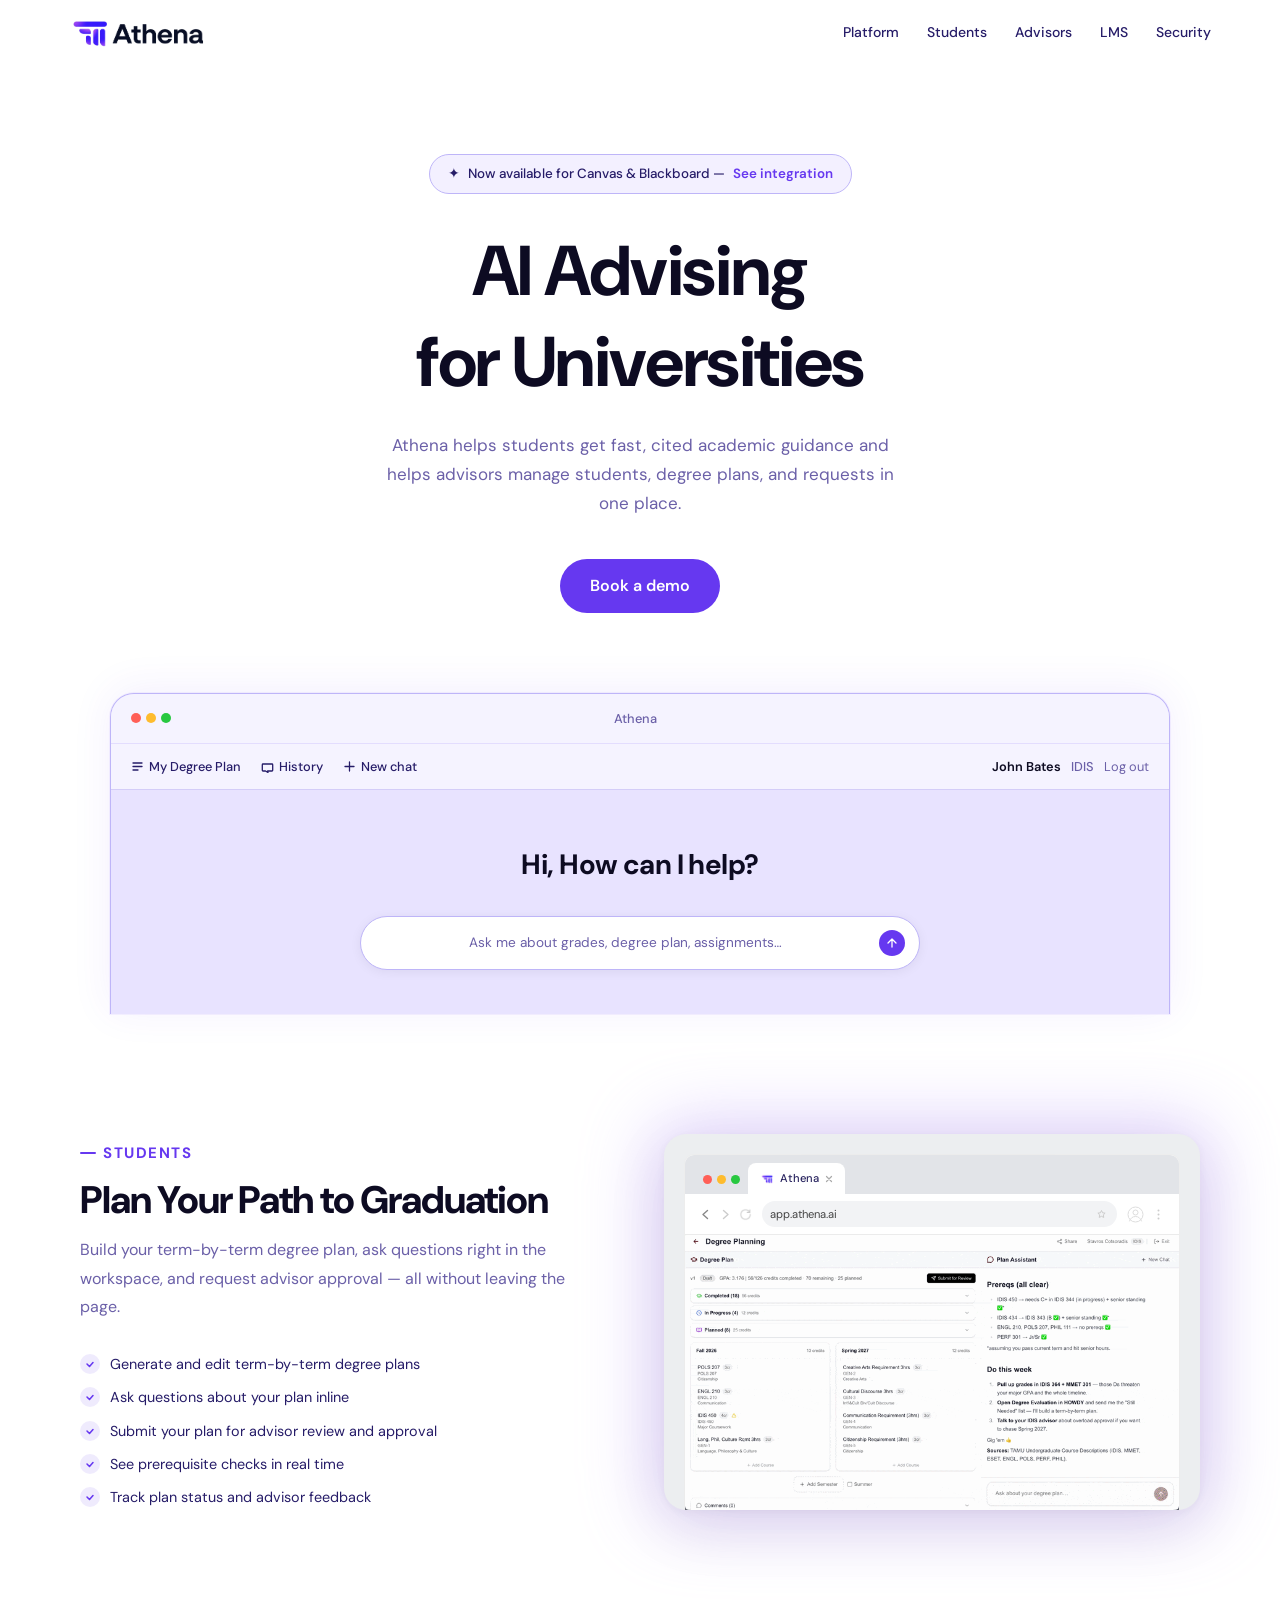
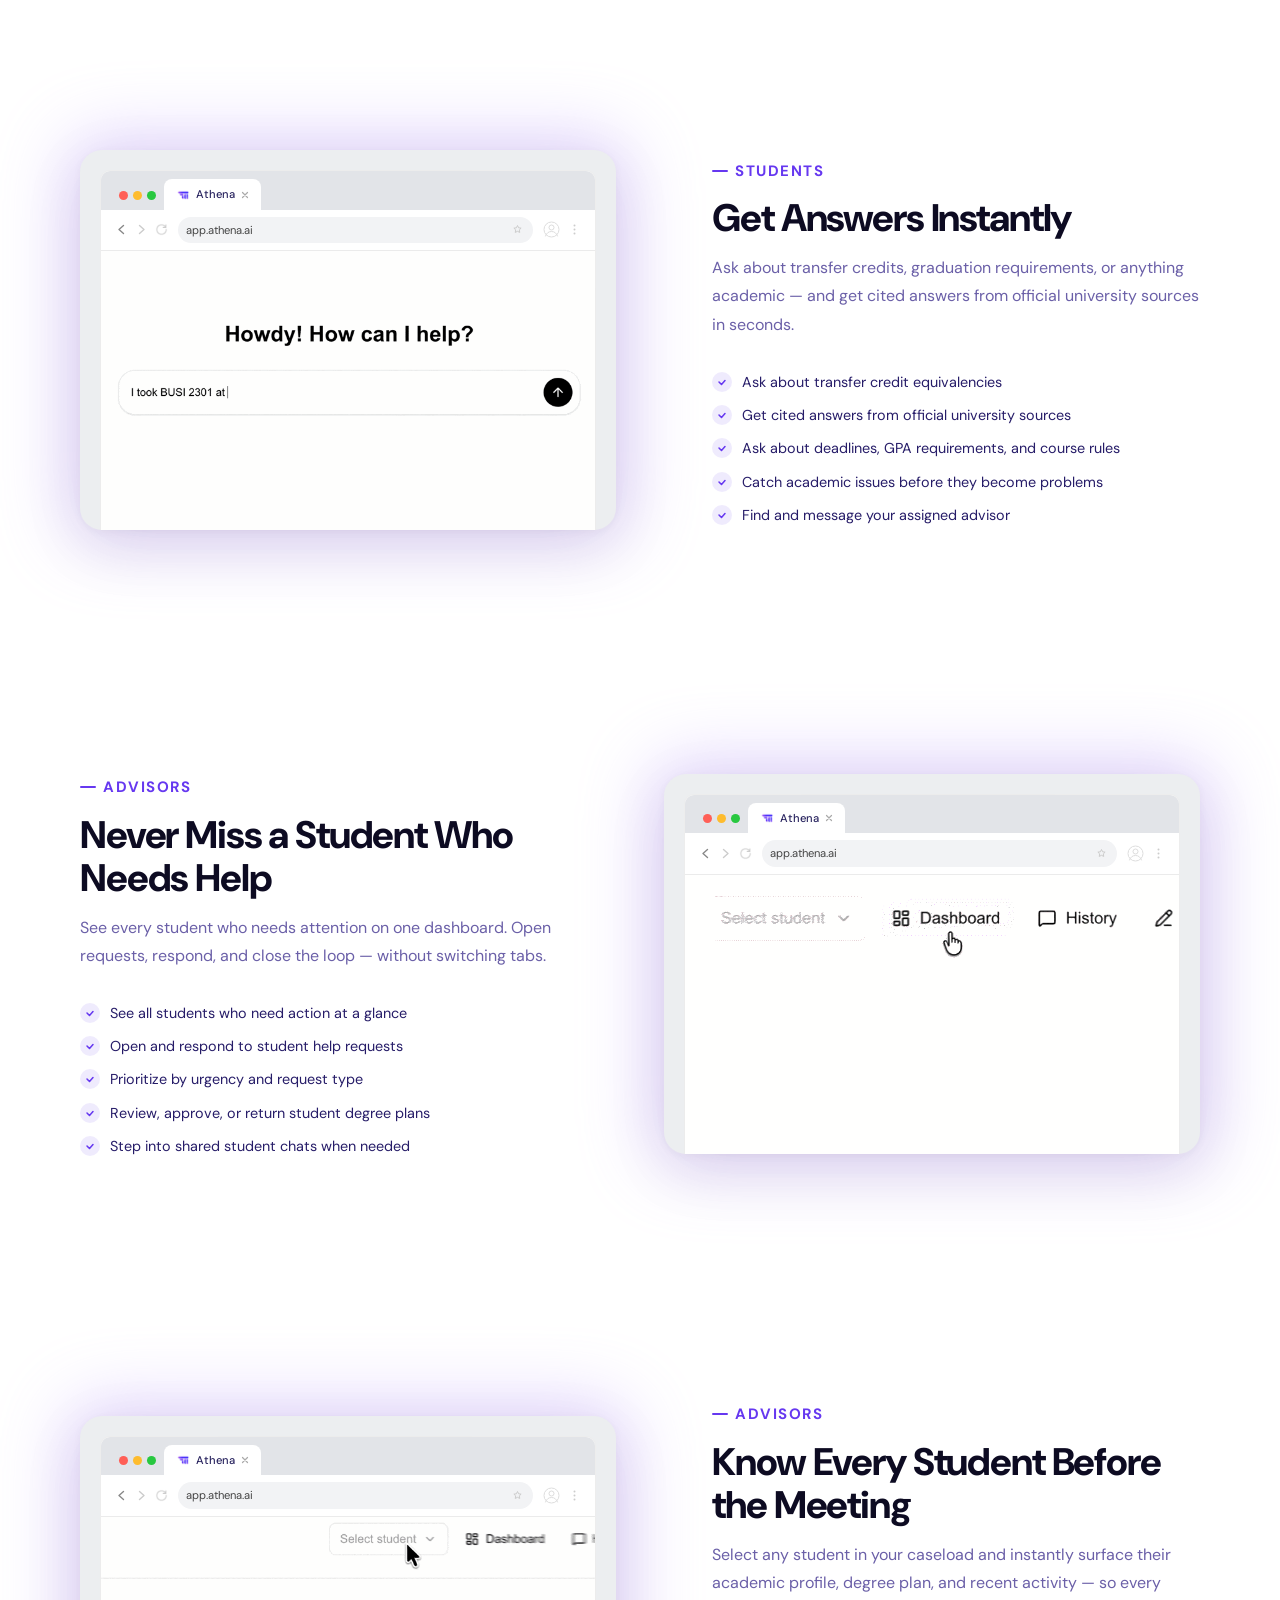
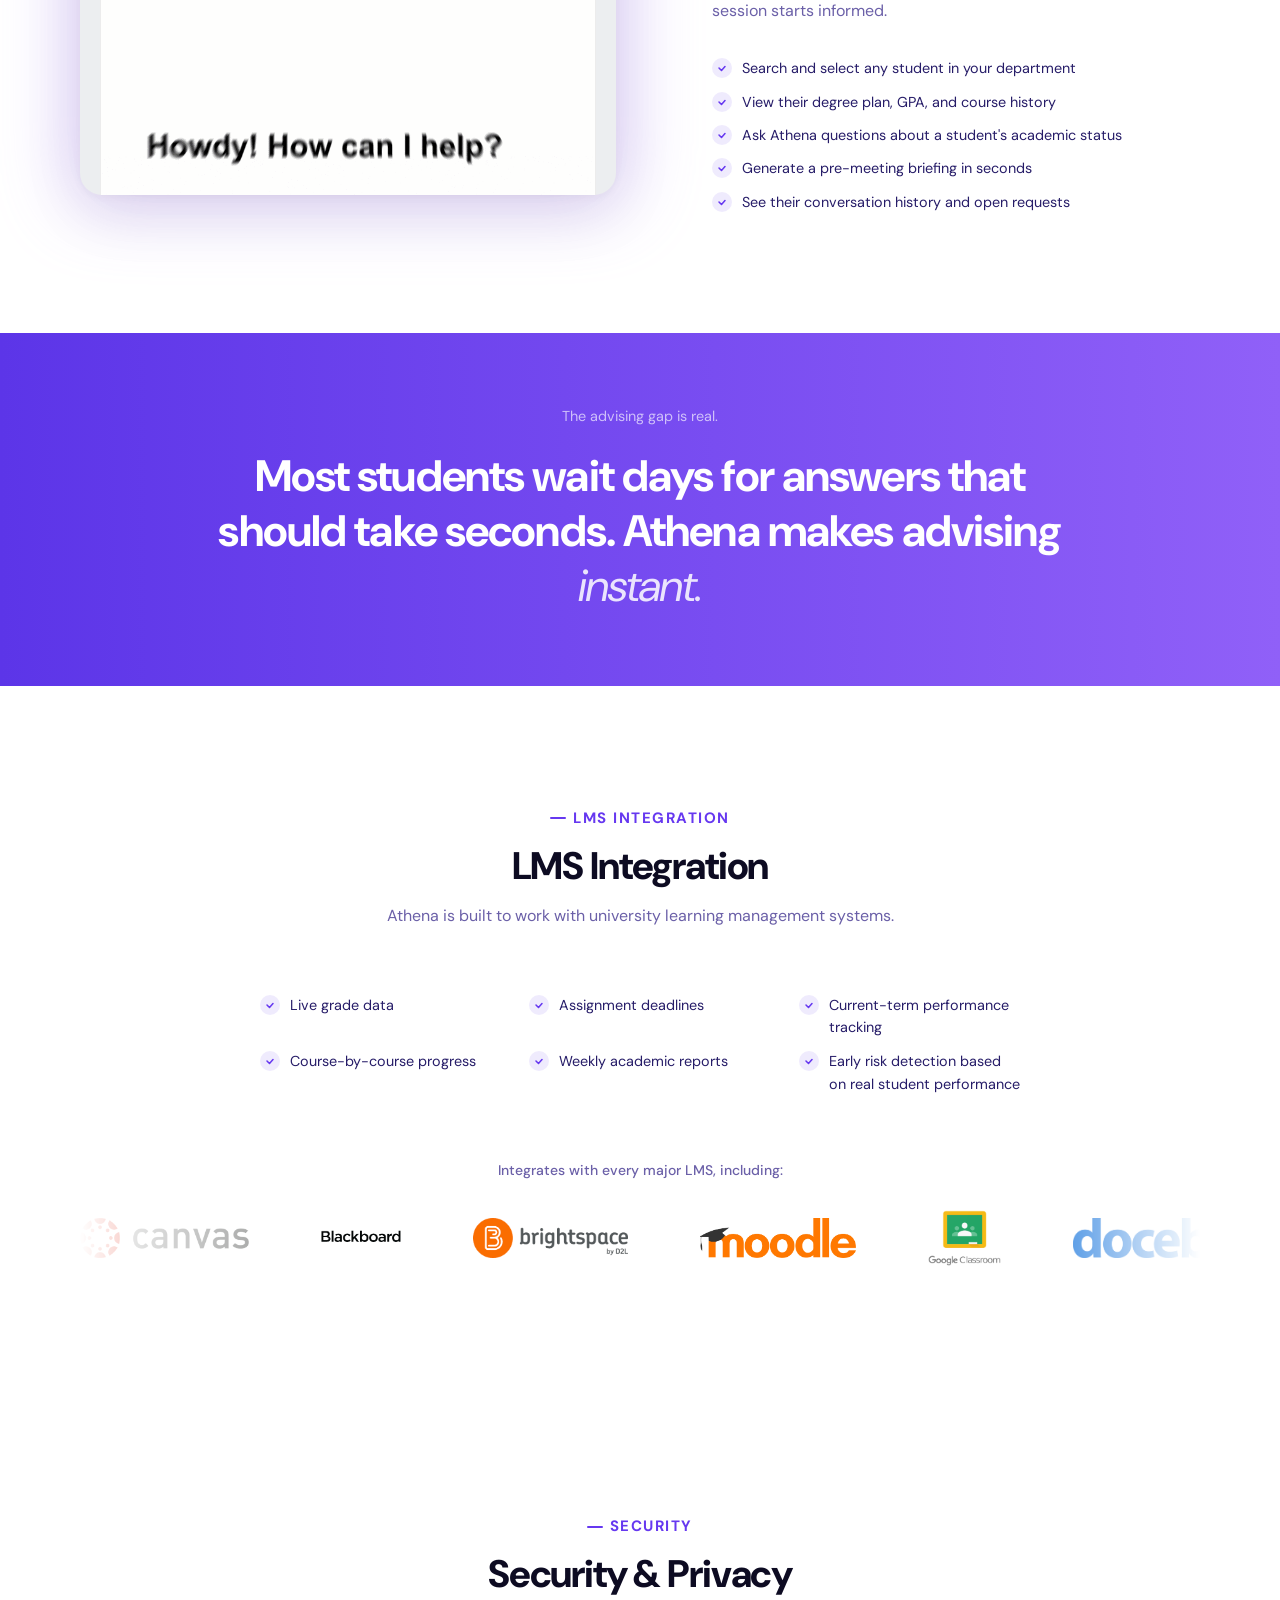
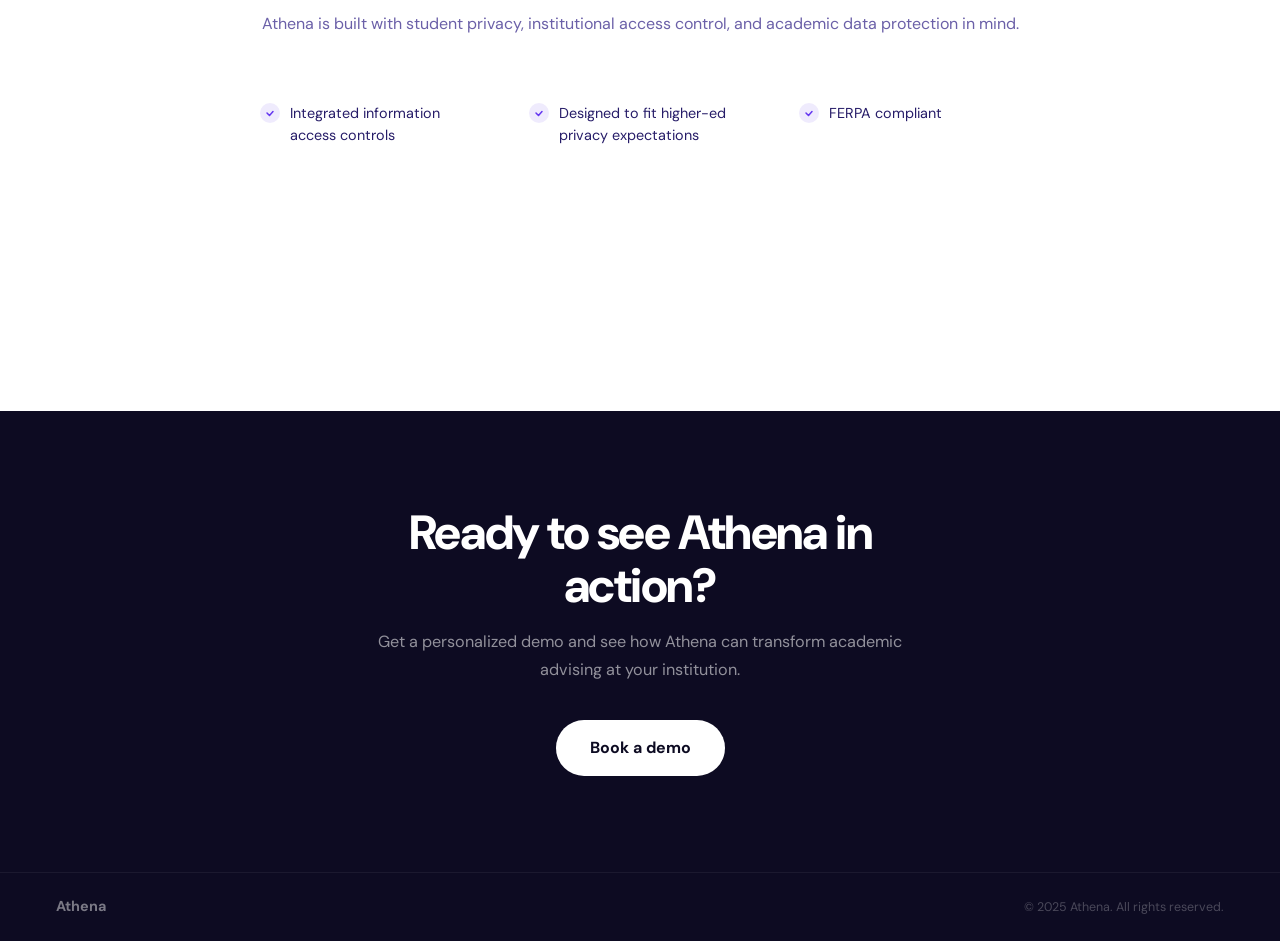
==== commit 61603617: "Update demo booking links in index.html to direct users to a Google Calendar link for scheduling." ====
--- a/index.html
+++ b/index.html
@@ -56,7 +56,7 @@
   </p>
 
   <div class="hero-btns anim d4">
-    <a href="#demo" class="btn-hero-primary">Book a demo</a>
+    <a href="https://calendar.app.google/8B5XcbK3cYcboVpYA" class="btn-hero-primary" target="_blank" rel="noopener">Book a demo</a>
   </div>
 
   <!-- Product preview card -->
@@ -510,7 +510,7 @@
       Get a personalized demo and see how Athena can transform
       academic advising at your institution.
     </p>
-    <a href="mailto:demo@athenahq.ai" class="btn-cta-white">Book a demo</a>
+    <a href="https://calendar.app.google/8B5XcbK3cYcboVpYA" class="btn-cta-white" target="_blank" rel="noopener">Book a demo</a>
   </div>
 </div>
 
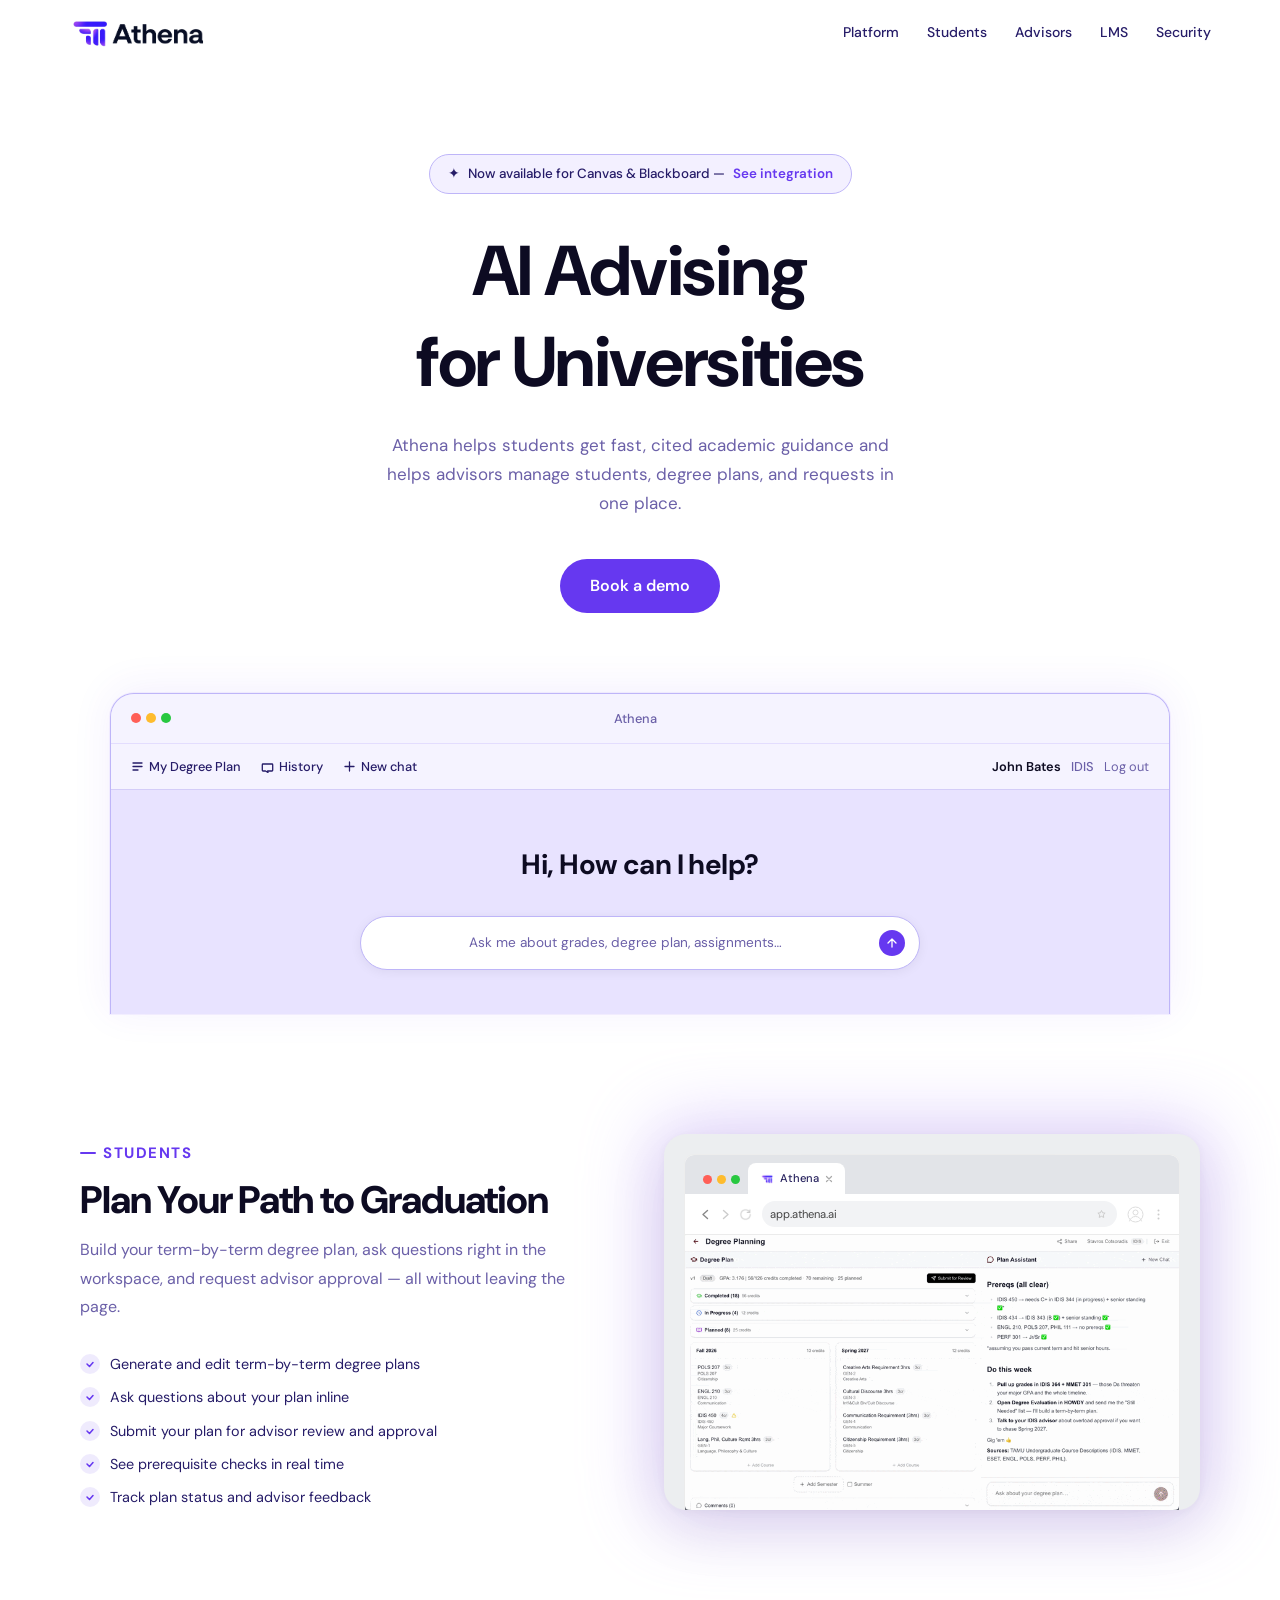
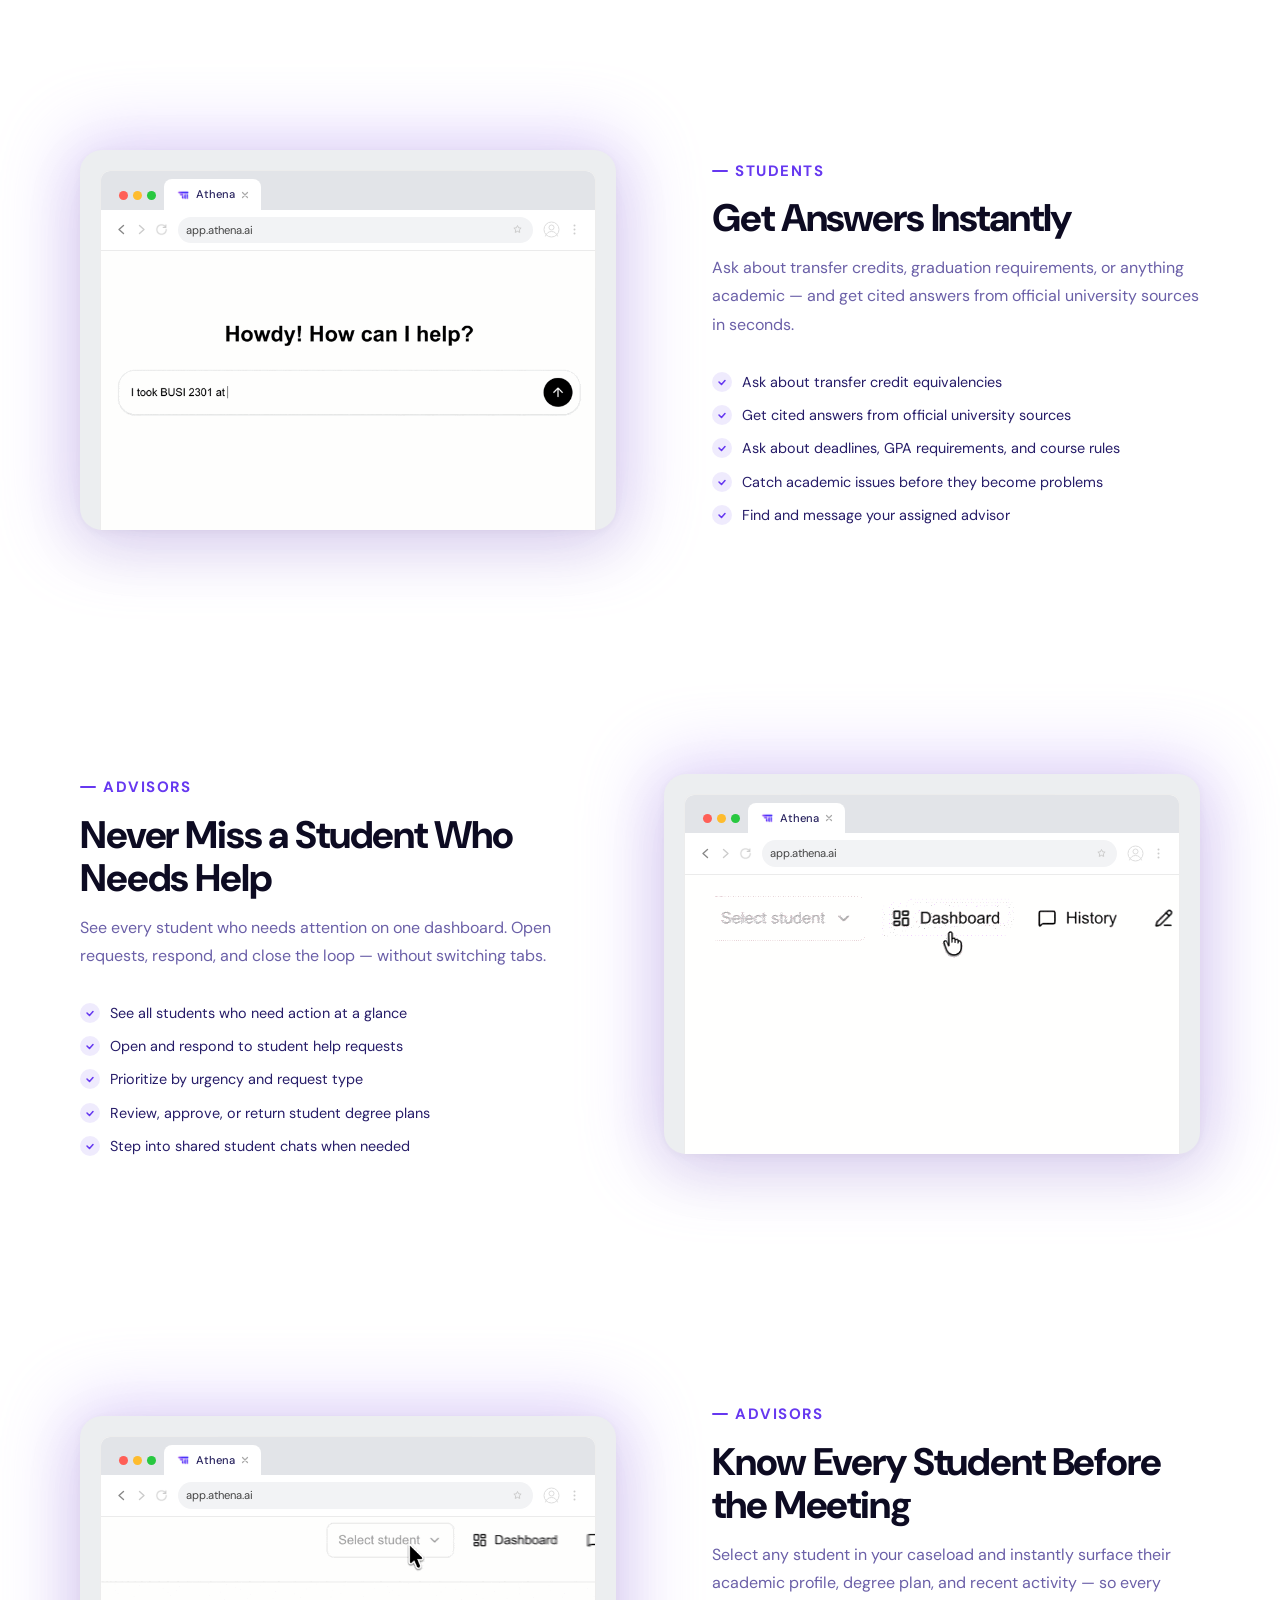
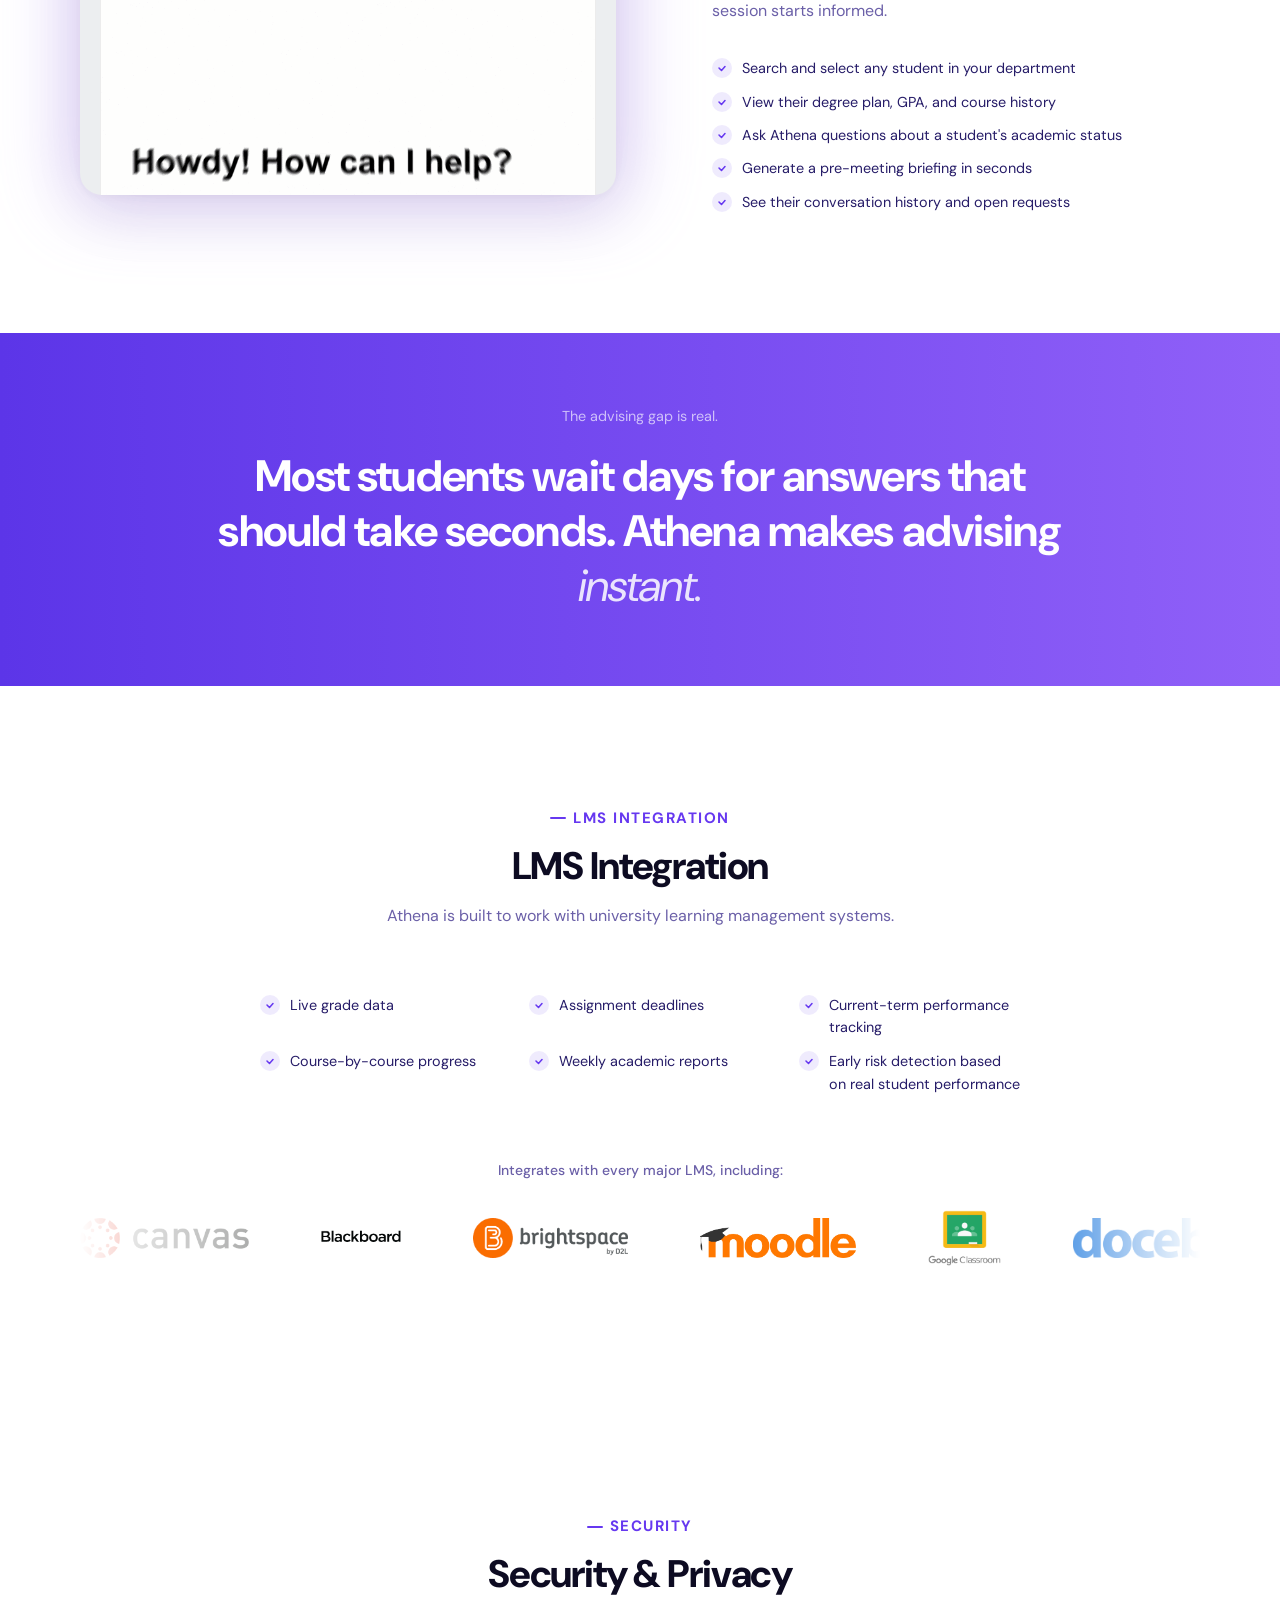
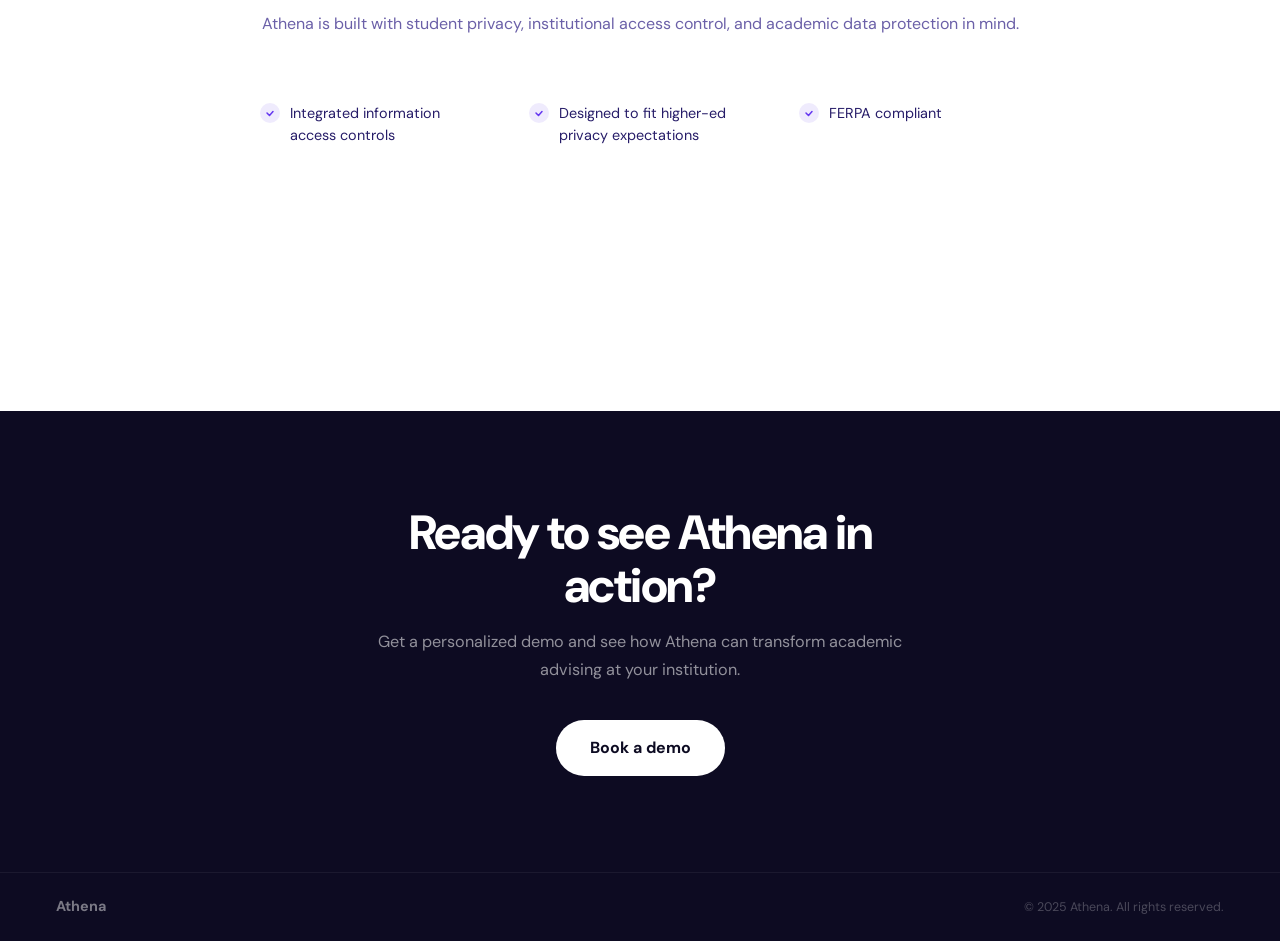
==== commit 72cd8700: "Add favicon and apple-touch-icon links to index.html" ====
--- a/index.html
+++ b/index.html
@@ -6,6 +6,10 @@
   <meta name="description" content="Athena — AI academic advising platform that helps students get fast, cited guidance and helps advisors manage degree plans and requests in one place.">
 
   <title>Athena — AI Academic Advising for Universities</title>
+
+  <!-- Favicon -->
+  <link rel="icon" type="image/png" href="assets/images/athena_tab_logo.png">
+  <link rel="apple-touch-icon" href="assets/images/athena_tab_logo.png">
 
   <!-- Fonts -->
   <link rel="preconnect" href="https://fonts.googleapis.com">
